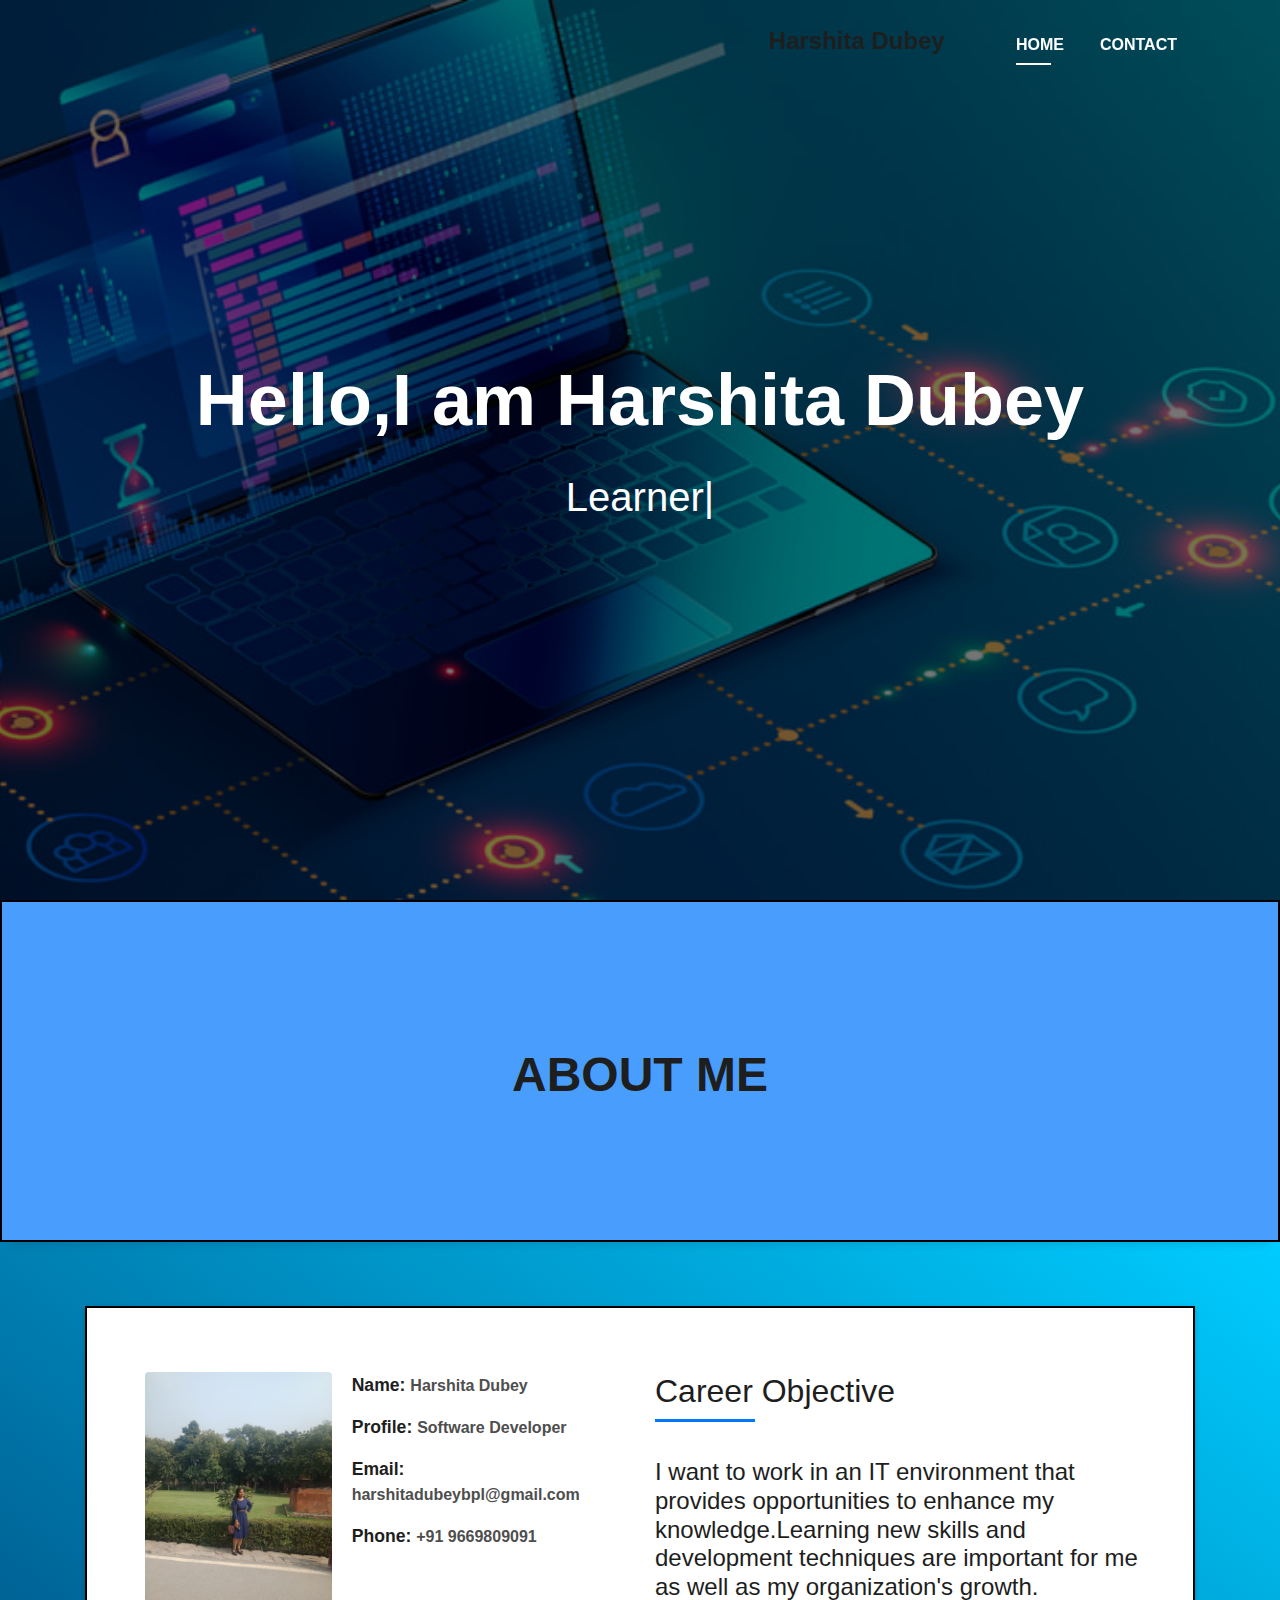
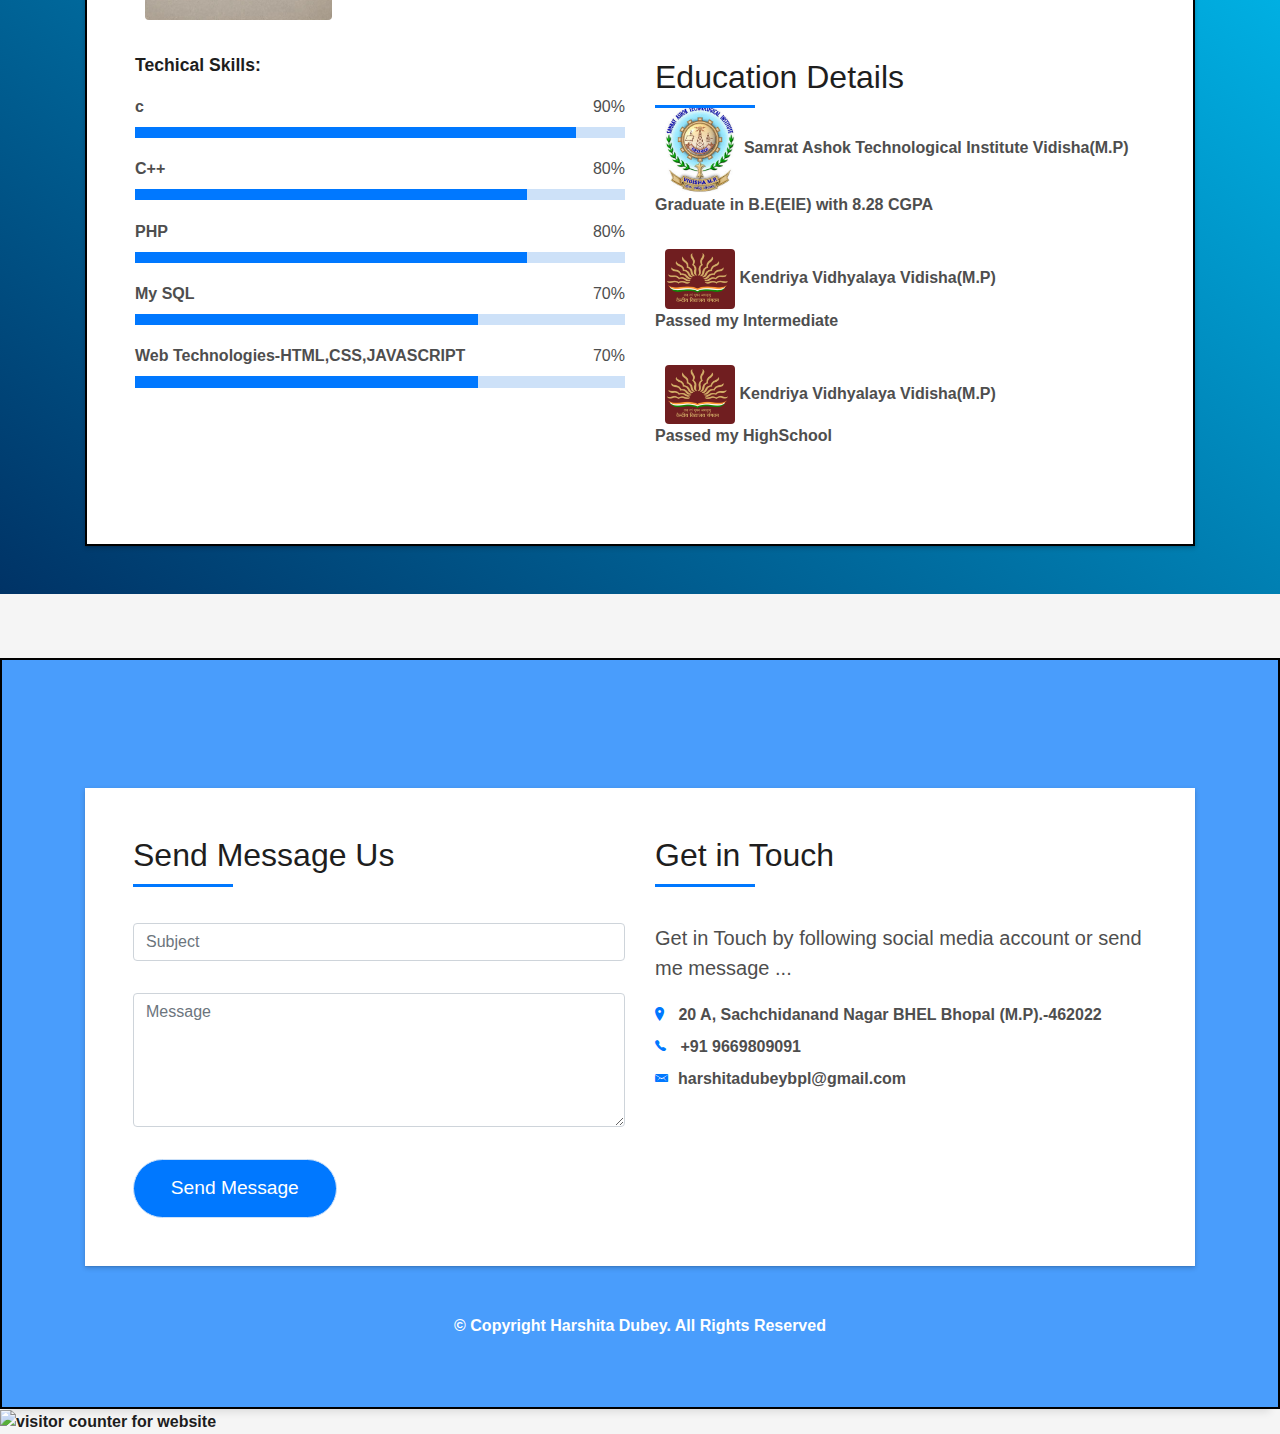
==== index.html @ e4c6eb21 "initial commit" ====
<!DOCTYPE html>
<html lang="en">

<head>
  <meta charset="utf-8">
  <title>Harshita Dubey</title>
  <meta content="width=device-width, initial-scale=1.0" name="viewport">
  <meta content="" name="keywords">
  <meta content="" name="description">

  <!-- Favicons -->


  <!-- Bootstrap CSS File -->
  <link href="lib/bootstrap/css/bootstrap.min.css" rel="stylesheet">

  <!-- Libraries CSS Files -->
  <link href="lib/font-awesome/css/font-awesome.min.css" rel="stylesheet">
  <link href="lib/animate/animate.min.css" rel="stylesheet">
  <link href="lib/ionicons/css/ionicons.min.css" rel="stylesheet">
  <link href="lib/owlcarousel/assets/owl.carousel.min.css" rel="stylesheet">
  <link href="lib/lightbox/css/lightbox.min.css" rel="stylesheet">

  <!-- Main Stylesheet File -->
  <link href="css/style.css" rel="stylesheet">

  <!-- =======================================================
    Theme Name: DevFolio
    Theme URL: https://bootstrapmade.com/devfolio-bootstrap-portfolio-html-template/
    Author: BootstrapMade.com
    License: https://bootstrapmade.com/license/
  ======================================================= -->
</head>

<body id="page-top">

  <!--/ Nav Star /-->
  <nav class="navbar navbar-b navbar-trans navbar-expand-md fixed-top" id="mainNav">
    <div class="container">
      <a class="navbar-brand js-scroll" href="#page-top"></a>
      <button class="navbar-toggler collapsed" type="button" data-toggle="collapse" data-target="#navbarDefault"
        aria-controls="navbarDefault" aria-expanded="false" aria-label="Toggle navigation">
        <span></span>
        <span></span>
        <span></span>
      </button>
      <div class="navbar-collapse collapse justify-content-end" id="navbarDefault">
        <h4><b> Harshita Dubey&nbsp;&nbsp;&nbsp;&nbsp;&nbsp;&nbsp;&nbsp;&nbsp;</b></h4>
        <ul class="navbar-nav">
          <li class="nav-item">
            <a class="nav-link js-scroll active" href="#home">Home</a>
          </li>
          <!-- <li class="nav-item">
            <a class="nav-link js-scroll" href="#about">About</a>
          </li>
          <li class="nav-item">
            <a class="nav-link js-scroll" href="#service">Projects</a>
          </li>
          <li class="nav-item">
            <a class="nav-link js-scroll" href="#work">Certificates</a>
          </li>
          <li class="nav-item">
            <a class="nav-link js-scroll" href="#blog">Extra Activity</a>
          </li> -->
          <li class="nav-item">
            <a class="nav-link js-scroll" href="#contact">Contact</a>
          </li>
          <!-- <li class="nav-item">
            <a class="nav-link js-scroll" href="img/Resume-VaibhavGupta.pdf">Download CV</a>
          </li> -->
        </ul>
      </div>
    </div>
  </nav>
  <!--/ Nav End /-->

  <!--/ Intro Skew Star /-->
  <div id="home" class="intro route bg-image" style="background-image: url(img/sb-blog-programming.jpg)">
    <div class="overlay-itro"></div>
    <div class="intro-content display-table">
      <div class="table-cell">
        <div class="container">
          <!--<p class="display-6 color-d">Hello, world!</p>-->
          <h1 class="intro-title mb-4">Hello,I am Harshita Dubey</h1>
          <p class="intro-subtitle"><span class="text-slider-items">Learner,Looking for good
              opporunity,Hard_Working</span><strong class="text-slider"></strong></p>
          <!-- <p class="pt-3"><a class="btn btn-primary btn js-scroll px-4" href="#about" role="button">Learn More</a></p> -->
        </div>
      </div>
    </div>
  </div>
  <!--/ Intro Skew End /-->
  <div class="section-counter paralax-mf bg-image"
    style="background-image: url(img/counters-bg.jpg);border: 2px solid black;">
    <div class="overlay-mf"></div>
    <div class="container">
      <div class="row">
        <div class="col-md-12" style="color:white">
          <div class="testimonial-box">
            <div class="author-test">
              <h3 class="title-a">
                About me
              </h3>

            </div>
          </div>
        </div>
      </div>
    </div>
  </div>

  <section id="about" class="about-mf sect-pt4 route"
    style="background: linear-gradient(to top right, #003366 0%, #00ccff 100%)">
    <div class="container">
      <div class="row">
        <div class="col-sm-12">
          <div class="box-shadow-full" style=" border: 2px solid black;">
            <div class="row">
              <div class="col-md-6">
                <div class="row">
                  <div class="col-sm-6 col-md-5">
                    <div class="about-img">
                      <img src="img/my1.jpg" class="img-fluid rounded b-shadow-a" alt="">
                    </div>
                  </div>
                  <div class="col-sm-6 col-md-7">
                    <div class="about-info">
                      <p><span class="title-s">Name: </span> <span><b>Harshita Dubey</b></span></p>
                      <p><span class="title-s">Profile: </span> <span><b>Software Developer</b></span></p>
                      <p><span class="title-s">Email: </span> <span><b>harshitadubeybpl@gmail.com</b></span></p>
                      <p><span class="title-s">Phone: </span> <span><b>+91 9669809091</b></span></p>
                    </div>
                  </div>
                </div>
                <div class="skill-mf">
                  <p class="title-s">Techical Skills:</p>
                  <span><b>c</b></span> <span class="pull-right">90%</span>
                  <div class="progress">
                    <div class="progress-bar" role="progressbar" style="width: 90%;" aria-valuenow="85"
                      aria-valuemin="0" aria-valuemax="100"></div>
                  </div>
                  <span><b>C++</b></span> <span class="pull-right">80%</span>
                  <div class="progress">
                    <div class="progress-bar" role="progressbar" style="width: 80%" aria-valuenow="75" aria-valuemin="0"
                      aria-valuemax="100"></div>
                  </div>
                  <span><b>PHP</b></span> <span class="pull-right">80%</span>
                  <div class="progress">
                    <div class="progress-bar" role="progressbar" style="width: 80%" aria-valuenow="50" aria-valuemin="0"
                      aria-valuemax="100"></div>
                  </div>
                  <span><b>My SQL</b></span> <span class="pull-right">70%</span>
                  <div class="progress">
                    <div class="progress-bar" role="progressbar" style="width: 70%" aria-valuenow="50" aria-valuemin="0"
                      aria-valuemax="100"></div>
                  </div>
                  <span><b>Web Technologies-HTML,CSS,JAVASCRIPT</b></span> <span class="pull-right">70%</span>
                  <div class="progress">
                    <div class="progress-bar" role="progressbar" style="width: 70%" aria-valuenow="90" aria-valuemin="0"
                      aria-valuemax="100"></div>
                  </div>
                </div>
              </div>
              <div class="col-md-6">
                <div class="about-me pt-4 pt-md-0">
                  <div class="title-box-2">
                    <h4 class="title-left">
                      Career Objective
                    </h4>
                  </div>
                  <p>
                  <h4>
                    I want to work in an IT environment that provides opportunities to enhance my knowledge.Learning new
                    skills and development techniques are important for me as well as my organization's growth.</h4>
                  <br><br>
                  <h4 class="title-left">Education Details</h4>
                  <div class="about-img">
                    <img src="img/SATI_Vidisha.jpg" width="70" height="200" class="img-fluid rounded b-shadow-a"
                      alt=""><b>&nbsp; Samrat Ashok Technological Institute Vidisha(M.P)</br>Graduate in B.E(EIE) with
                      8.28 CGPA<b>
                  </div>
                  <div class="about-img">
                    <img src="img/kvs-logo.png" width="70" height="200" class="img-fluid rounded b-shadow-a"
                      alt=""><b>&nbsp;Kendriya Vidhyalaya Vidisha(M.P)</br>Passed my Intermediate <b>
                  </div>

                  <div class="about-img">
                    <img src="img/kvs-logo.png" width="70" height="200" class="img-fluid rounded b-shadow-a"
                      alt=""><b>&nbsp;Kendriya Vidhyalaya Vidisha(M.P)</br>Passed my HighSchool<b>
                  </div>
                  </p>
                </div>
              </div>
            </div>
          </div>
        </div>
      </div>
    </div>
  </section>


  <!-- <div class="section-counter paralax-mf bg-image"
    style="background-image: url(img/counters-bg.jpg);border: 2px solid black;">
    <div class="overlay-mf"></div>
    <div class="container">
      <div class="row">
        <div class="col-md-12" style="color:white">
          <div class="testimonial-box">
            <div class="author-test">
              <h3 class="title-a">
                Projects
              </h3>

            </div>
          </div>
        </div>
      </div>
    </div>
  </div> -->

  <!--/ Section Services Star /-->
  <!-- <section id="service" class="services-mf route"
    style="background: linear-gradient(to top right, #003366 0%, #00ccff 100%)">
    <div class="container" style="background-color: lightgray; border: 2px solid black;">
      <div class="row">
        <div class="col-md-4">
          <div class="title-box text-center"></div>
        </div>
      </div>
      <div class="row">
        <div class="col-md-4">
          <div class="work-box" style="background-color:lightyellow;">
            <div class="work-img">

              <video width="400" poster="img/pp5.jpg" controls controlsList="nodownload">
                <source src="img/service.mp4" type="video/mp4">

              </video>

            </div>
            <div class="service-content">
              <h4 class="s-title"><b>Service Project</b></h4>
              <h5 style="color:Black"><b>Description:</b></h5>
              <h6 style="color:black">This is WEB Application or Tool it can perform various Type of service .Like
                watermark ,converting file and many operation with db.</h6>
              <h5 style="color:Black"><b>Technology used:</b></h5>
              <h6 style="color:black">JAVA,Python,Bootstrap,HTML,JavaScript</h6>
              <h5 style="color:Black"><b>Source Code: </b></h5><a href="img/School Administrator System.zip">
                <h6 style="color:Blue">Download ZIP</h6>
              </a>


            </div>
          </div>
        </div>



        <div class="col-md-4">
          <div class="work-box" style="background-color:lightpink;">
            <div class="work-img">

              <video width="400" poster="img/pp2.jpg" controls controlsList="nodownload">
                <source src="img/Database Design Tool.m4v" type="video/mp4">

              </video>

            </div>
            <div class="service-content">
              <h4 class="s-title"><b>DataBase Design Tool</b></h4>
              <h5 style="color:Black"><b>Description:</b></h5>
              <h6 style="color:black">This is WEB Application or basically or Tool it used to generate SQL Script using
                Drag drop approach</h6>
              <h5 style="color:Black"><b>Technology used:</b></h5>
              <h6 style="color:black">Mysql,Hibernate Framework,JAVA,Bootstrap</h6>
              <h5 style="color:Black"><b>Source Code: </b></h5><a href="img/School Administrator System.zip">
                <h6 style="color:Blue">Download ZIP</h6>
              </a>


            </div>
          </div>
        </div>
        <div class="col-md-4">
          <div class="work-box" style="background-color:lightgreen">
            <div class="work-img">
              <video width="400" poster="img/pp1.png" controls controlsList="nodownload">

                <source src="img/Vehicle Tracking System.m4v" type="video/mp4">

              </video>

            </div>
            <div class="service-content">
              <h4 class="s-title"><b>Vehicle Tracking System</b></h4>
              <h5 style="color:Black"><b>Description:</b></h5>
              <h6 style="color:black">This project is combination WEB and Android application .And it used to track
                vehicle.</h6>
              <h5 style="color:Black"><b>Technology used:</b></h5>
              <h6 style="color:black">Mysql,Hibernate Framework,JAVA,Bootstrap,Android Studio</h6>
              <h5 style="color:Black"><b>Source Code: </b></h5><a href="img/School Administrator System.zip">
                <h6 style="color:Blue">Download ZIP</h6>
              </a>

            </div>
          </div>
        </div>

        <div class="col-md-4">
          <div class="work-box" style="background-color:lightyellow">
            <div class="work-img">
              <video width="400" poster="img/pp3.jpg" controls controlsList="nodownload">
                <source src="img/Inventory Mangement System.mp4" type="video/mp4">
              </video>

            </div>
            <div class="service-content">
              <h4 class="s-title"><b>Layred Architecture(Inventory)</b></h4>
              <h5 style="color:Black"><b>Description:</b></h5>
              <h6 style="color:black">This is desktop Application we can run it diffrent machine in this use network
                programming.</h6>
              <h5 style="color:Black"><b>Technology used:</b></h5>
              <h6 style="color:black">SQl,JDBC,JAVA,AWT,SWING,Network Programming</h6>
              <h5 style="color:Black"><b>Source Code: </b></h5><a href="img/School Administrator System.zip">
                <h6 style="color:Blue">Download ZIP</h6>
              </a>


            </div>
          </div>
        </div>


        <div class="col-md-4">
          <div class="work-box" style="background-color:lightpink">
            <div class="work-img">
              <video width="400" poster="img/pp4.jpg" controls controlsList="nodownload">
                <source src="img/SchoolAdministratorSystem.m4v" type="video/mp4">
              </video>

            </div>
            <div class="service-content">
              <h4 class="s-title"><b>School Administrator System</b></h4>
              <h5 style="color:Black"><b>Description:</b></h5>
              <h6 style="color:black">This is Web Application.it can we used by any institute to manged data of
                student.It perform CRUD operation.</h6>
              <h5 style="color:Black"><b>Technology used:</b></h5>
              <h6 style="color:black">JDBC,TOMCAT9,JSP,HTML,CSS,CUSTOM TAG</h6>
              <h5 style="color:Black"><b>Source Code: </b></h5><a href="img/School Administrator System.zip">
                <h6 style="color:Blue">Download ZIP</h6>
              </a>

            </div>
          </div>
        </div>

      </div>
    </div>
    <div class="container"></div>
  </section> -->
  <!--/ Section Services End /-->
  <!-- <div class="section-counter paralax-mf bg-image" style="background-image: url(img/counters-bg.jpg);border: 2px solid black;">
    <div class="overlay-mf"></div>
<div class="container">
      <div class="row">
          <div class="col-md-12" style="color:white">
<div class="testimonial-box">
    <div class="author-test">
<h3 class="title-a">
      Thinking Machines CERTIFICATES
            </h3>
               
              </div> 
</div>
</div>
</div>
</div>
  </div> -->
  <!-- <section id="work" class="portfolio-mf sect-pt4 route" style="background: linear-gradient(to top right, #003366 0%, #00ccff 100%)">
<div class="container"></div>
    <div class="container" style="background-color: lightgray; border: 2px solid black;">
      <div class="row">
        <div class="col-md-4">
          <div class="title-box text-center">
        
          </div>
        </div>
      </div>
      <div class="row">
        <div class="col-md-4">
          <div class="work-box"  style="background-color:lightyellow">
            <a href="img/Tm1.jpg" data-lightbox="gallery-mf">
              <div class="work-img">
    <img src="img/Tm1.jpg" alt="" class="img-fluid">


              </div>
              <div class="work-content">
                <div class="row">
                  <div class="col-sm-8">
                    <h2 class="w-title">C,C++,Data Structure ,STL Course </h2>
                    <div class="w-more">
                   <span class="w-date">15 July. 2017</span>
                    </div>
                  </div>
                  <div class="col-sm-4">
                    <div class="w-like">
                      <span class="ion-ios-plus-outline"></span>
                    </div>
                  </div>
                </div>
              </div>
            </a>
          </div>
        </div>
        <div class="col-md-4">
          <div class="work-box"  style="background-color:lightpink">
            <a href="img/Tm2.PNG" data-lightbox="gallery-mf">
              <div class="work-img">
                <img src="img/Tm2.PNG" alt="" class="img-fluid">
              </div>
              <div class="work-content">
                <div class="row">
                  <div class="col-sm-8">
                    <h2 class="w-title">JAVA ,J2EE,Hibernate ,Spring Boot</h2>
                    <div class="w-more">
                       <span class="w-date">19 Dec. 2018</span>
                    </div>
                  </div>
                  <div class="col-sm-4">
                    <div class="w-like">
                      <span class="ion-ios-plus-outline"></span>
                    </div>
                  </div>
                </div>
              </div>
            </a>
          </div>
        </div>
        <div class="col-md-4">
          <div class="work-box"  style="background-color:lightgreen">
            <a href="img/Tm3.PNG" data-lightbox="gallery-mf">
              <div class="work-img">
                <img src="img/Tm3.PNG" alt="" class="img-fluid">
              </div>
              <div class="work-content">
                <div class="row">
                  <div class="col-sm-8">
                    <h2 class="w-title">Python Programming</h2>
                    <div class="w-more">
                       <span class="w-date">15 May. 2019</span>
                    </div>
                  </div>
                  <div class="col-sm-4">
                    <div class="w-like">
                      <span class="ion-ios-plus-outline"></span>
                    </div>
                  </div>
                </div>
              </div>
            </a>
          </div>
        </div>

</div>
</div> -->

  <!-- <div class="section-counter paralax-mf bg-image" style="background-image: url(img/counters-bg.jpg);border: 2px solid black;">
    <div class="overlay-mf"></div>
<div class="container">
      <div class="row">
          <div class="col-md-12" style="color:white">
<div class="testimonial-box">
    <div class="author-test">
<h3 class="title-a">
          ONLINE CERTIFICATES
            </h3>
               
              </div>
</div>
</div>
</div>
</div>
  </div> -->


  <!--/ Section Portfolio Star /-->
  <!-- <section id="work" class="route blog-mf sect-pt4 route"
    style="background: linear-gradient(to top right, #003366 0%, #00ccff 100%)">
    <div class="container"></div>
    <div class="container" style="background-color: lightgray; border: 2px solid black;">
      <div class="row">
        <div class="col-md-4">
          <div class="title-box text-center">

          </div>
        </div>
      </div>
      <div class="row">
        <div class="col-md-4">
          <div class="work-box" style="background-color:lightyellow">
            <a href="img/certificate1.jpg" data-lightbox="gallery-mf">
              <div class="work-img">
                <img src="img/certificate1.jpg" alt="" class="img-fluid">


              </div>
              <div class="work-content">
                <div class="row">
                  <div class="col-sm-8">
                    <h2 class="w-title">Python programming for everybody by Coursera </h2>
                    <div class="w-more">
                      <span class="w-date">01 July 2019</span>
                    </div>
                  </div>
                  <div class="col-sm-4">
                    <div class="w-like">
                      <span class="ion-ios-plus-outline"></span>
                    </div>
                  </div>
                </div>
              </div>
            </a>
          </div>
        </div>
        <div class="col-md-4">
          <div class="work-box" style="background-color:lightpink">
            <a href="img/certificate2.jpg" data-lightbox="gallery-mf">
              <div class="work-img">
                <img src="img/certificate2.jpg" alt="" class="img-fluid">
              </div>
              <div class="work-content">
                <div class="row">
                  <div class="col-sm-8">
                    <h2 class="w-title">Machine Learing by Coursera</h2>
                    <div class="w-more">
                      <span class="w-date">10 oct. 2018</span>
                    </div>
                  </div>
                  <div class="col-sm-4">
                    <div class="w-like">
                      <span class="ion-ios-plus-outline"></span>
                    </div>
                  </div>
                </div>
              </div>
            </a>
          </div>
        </div>
        <div class="col-md-4">
          <div class="work-box" style="background-color:lightgreen">
            <a href="img/certificate3.jpg" data-lightbox="gallery-mf">
              <div class="work-img">
                <img src="img/certificate3.jpg" alt="" class="img-fluid">
              </div>
              <div class="work-content">
                <div class="row">
                  <div class="col-sm-8">
                    <h2 class="w-title">Intro of HTML by Microsoft Virtual Acedmy</h2>
                    <div class="w-more">
                      <span class="w-date">11 Jan. 2019</span>
                    </div>
                  </div>
                  <div class="col-sm-4">
                    <div class="w-like">
                      <span class="ion-ios-plus-outline"></span>
                    </div>
                  </div>
                </div>
              </div>
            </a>
          </div>
        </div>
        <div class="col-md-4">
          <div class="work-box" style="background-color:lightyellow">
            <a href="img/certificate4.jpg" data-lightbox="gallery-mf">
              <div class="work-img">
                <img src="img/certificate4.jpg" alt="" class="img-fluid">
              </div>
              <div class="work-content">
                <div class="row">
                  <div class="col-sm-8">
                    <h2 class="w-title">Introduction of python by udemy</h2>
                    <div class="w-more">
                      <span class="w-date">11 oct. 2018</span>
                    </div>
                  </div>
                  <div class="col-sm-4">
                    <div class="w-like">
                      <span class="ion-ios-plus-outline"></span>
                    </div>
                  </div>
                </div>
              </div>
            </a>
          </div>
        </div>
        <div class="col-md-4">
          <div class="work-box" style="background-color:lightpink">
            <a href="img/certificate5.jpg" data-lightbox="gallery-mf">
              <div class="work-img">
                <img src="img/certificate5.jpg" alt="" class="img-fluid">
              </div>
              <div class="work-content">
                <div class="row">
                  <div class="col-sm-8">
                    <h2 class="w-title">C++ Tourial Course by Solo Learn</h2>
                    <div class="w-more">
                      <span class="w-date">In 2019</span>
                    </div>
                  </div>
                  <div class="col-sm-4">
                    <div class="w-like">
                      <span class="ion-ios-plus-outline"></span>
                    </div>
                  </div>
                </div>
              </div>
            </a>
          </div>
        </div>
        <div class="col-md-4">
          <div class="work-box" style="background-color:lightgreen">
            <a href="img/certificate6.jpg" data-lightbox="gallery-mf">
              <div class="work-img">
                <img src="img/certificate6.jpg" alt="" class="img-fluid">
              </div>
              <div class="work-content">
                <div class="row">
                  <div class="col-sm-8">
                    <h2 class="w-title">HTML Fundamental Course by Solo Learn</h2>
                    <div class="w-more">
                      <span class="w-date"> In 2019</span>
                    </div>
                  </div>
                  <div class="col-sm-4">
                    <div class="w-like">
                      <span class="ion-ios-plus-outline"></span>
                    </div>
                  </div>
                </div>
              </div>
            </a>
          </div>
        </div>







      </div>
    </div>



  </section> -->

  <!--/ Section Portfolio End /-->


  <!-- <div class="section-counter paralax-mf bg-image"
    style="background-image: url(img/counters-bg.jpg);border: 2px solid black;">
    <div class="overlay-mf"></div>
    <div class="container">
      <div class="row">
        <div class="col-md-12" style="color:white">
          <div class="testimonial-box">
            <div class="author-test">
              <h3 class="title-a">
                Extra Activity
              </h3>

            </div>

          </div>
        </div>
      </div>
    </div>
  </div> -->
  <!--/ Section Testimonials Star /-->

  <!--/ Section Blog Star /-->
  <!-- <section id="blog" class="blog-mf sect-pt4 route" style="background: linear-gradient(to top right, #003366 0%, #00ccff 100%)">
    <div class="container" style="background-color: lightgray; border: 2px solid black;">
      <div class="row">
        <div class="col-sm-12">
          <div class="title-box text-center">
           
          </div>
        </div>
      </div>
      <div class="row">


<div class="col-md-4">
          <div class="work-box" style="background-color:lightyellow">
            <a href="img/ex1.PNG" data-lightbox="gallery-mf">
              <div class="work-img">
                <img src="img/ex1.PNG" alt="" class="img-fluid">
              </div>
              <div class="work-content">
                <div class="row">
                  <div class="col-sm-8">
                    <h2 class="w-title">Scholarly Award By CM</h2>
                    <div class="w-more">
                       <span class="w-date">18 Sep. 2016</span>
                    </div>
                  </div>
                  <div class="col-sm-4">
                    <div class="w-like">
                      <span class="ion-ios-plus-outline"></span>
                    </div>
                  </div>
                </div>
              </div>
            </a>
          </div>
        </div>

<div class="col-md-4">
          <div class="work-box" style="background-color:lightpink">
            <a href="img/ex2.PNG" data-lightbox="gallery-mf">
              <div class="work-img">
                <img src="img/ex2.PNG" alt="" class="img-fluid">
              </div>
              <div class="work-content">
                <div class="row">
                  <div class="col-sm-8">
                    <h2 class="w-title">Swimming Summer Camp </h2>
                    <div class="w-more">
                      <span class="w-date">31 may 2012</span>
                    </div>
                  </div>
                  <div class="col-sm-4">
                    <div class="w-like">
                      <span class="ion-ios-plus-outline"></span>
                    </div>
                  </div>
                </div>
              </div>
            </a>
          </div>
        </div>
	

<div class="col-md-4">
          <div class="work-box" style="background-color:lightgreen">
            <a href="img/ex3.PNG" data-lightbox="gallery-mf">
              <div class="work-img">
                <img src="img/ex3.PNG" alt="" class="img-fluid">
              </div>
              <div class="work-content">
                <div class="row">
                  <div class="col-sm-8">
                    <h2 class="w-title">Entrepreneurship Awareness Camp (EAC) </h2>
                    <div class="w-more">
                     <span class="w-date">13 oct 2018</span>
                    </div>
                  </div>
                  <div class="col-sm-4">
                    <div class="w-like">
                      <span class="ion-ios-plus-outline"></span>
                    </div>
                  </div>
                </div>
              </div>
            </a>
          </div>
        </div>
	





       </div>
    </div>
  </section> -->
  <!--/ Section Blog End /-->

  <!--/ Section Contact-Footer Star /-->
  <section class="paralax-mf footer-paralax bg-image sect-mt4 route"
    style="background-image: url(img/overlay-bg.jpg);;border: 2px solid black;">
    <div class="overlay-mf"></div>
    <div class="container">
      <div class="row">
        <div class="col-sm-12">
          <div class="contact-mf">
            <div id="contact" class="box-shadow-full">
              <div class="row">
                <div class="col-md-6">
                  <div class="title-box-2">
                    <h5 class="title-left">
                      Send Message Us
                    </h5>
                  </div>
                  <div>
                    <form action="mailto:harshitadubeybpl@gmail.com" method="post" enctype="text/plain">
                      <div id="sendmessage">Your message has been sent. Thank you!</div>
                      <div id="errormessage"></div>
                      <div class="row">


                        <div class="col-md-12 mb-3">
                          <div class="form-group">
                            <input type="text" class="form-control" name="subject" id="subject" placeholder="Subject"
                              data-rule="minlen:4" data-msg="Please enter at least 8 chars of subject" />
                            <div class="validation"></div>
                          </div>
                        </div>
                        <div class="col-md-12 mb-3">
                          <div class="form-group">
                            <textarea class="form-control" name="message" rows="5" data-rule="required"
                              data-msg="Please write something for us" placeholder="Message"></textarea>
                            <div class="validation"></div>
                          </div>
                        </div>
                        <div class="col-md-12">
                          <button type="submit" class="button button-a button-big button-rouded">Send Message</button>
                        </div>
                      </div>
                    </form>
                  </div>
                </div>
                <div class="col-md-6">
                  <div class="title-box-2 pt-4 pt-md-0">
                    <h5 class="title-left">
                      Get in Touch
                    </h5>
                  </div>
                  <div class="more-info">
                    <p class="lead">
                      Get in Touch by following social media account or send me message ...
                    </p>
                    <ul class="list-ico">
                      <li><span class="ion-ios-location"></span> 20 A, Sachchidanand Nagar BHEL Bhopal (M.P).-462022
                      </li>
                      <li><span class="ion-ios-telephone"></span> +91 9669809091</li>
                      <li><span class="ion-email"></span>harshitadubeybpl@gmail.com</li>
                    </ul>
                  </div>
                  <!--  <div class="socials">
                    <ul>
                      <li><a href="https://www.facebook.com/profile.php?id=100012389538065"><span class="ico-circle"><i class="ion-social-facebook"></i></span></a></li>
                      <li><a href="https://www.instagram.com/__vaibhav.gupta/"><span class="ico-circle"><i class="ion-social-instagram"></i></span></a></li>
                      <li><a href="https://twitter.com/vaibhav46685924"><span class="ico-circle"><i class="ion-social-twitter"></i></span></a></li>
                      <li><a href="https://www.linkedin.com/in/vaibhav-gupta-712605188/"><span class="ico-circle"><i class="ion-social-linkedin-outline"></i></span></a></li>
                    </ul>
                  </div> -->
                </div>
              </div>
            </div>
          </div>
        </div>
      </div>
    </div>
    <footer>
      <div class="container">
        <div class="row">
          <div class="col-sm-12">
            <div class="copyright-box">
              <p class="copyright">&copy; Copyright <strong>Harshita Dubey</strong>. All Rights Reserved</p>
              <div class="credits">
                <!--
                  All the links in the footer should remain intact.
                  You can delete the links only if you purchased the pro version.
                  Licensing information: https://bootstrapmade.com/license/
                  Purchase the pro version with working PHP/AJAX contact form: https://bootstrapmade.com/buy/?theme=DevFolio
                -->

              </div>
            </div>
          </div>
        </div>
      </div>
    </footer>
  </section>
  <!--/ Section Contact-footer End /-->

  <a href="#" class="back-to-top"><i class="fa fa-chevron-up"></i></a>
  <div id="preloader"></div>

  <!-- JavaScript Libraries -->
  <script src="lib/jquery/jquery.min.js"></script>
  <script src="lib/jquery/jquery-migrate.min.js"></script>
  <script src="lib/popper/popper.min.js"></script>
  <script src="lib/bootstrap/js/bootstrap.min.js"></script>
  <script src="lib/easing/easing.min.js"></script>
  <script src="lib/counterup/jquery.waypoints.min.js"></script>
  <script src="lib/counterup/jquery.counterup.js"></script>
  <script src="lib/owlcarousel/owl.carousel.min.js"></script>
  <script src="lib/lightbox/js/lightbox.min.js"></script>
  <script src="lib/typed/typed.min.js"></script>
  <!-- Contact Form JavaScript File -->
  <script src="contactform/contactform.js"></script>

  <!-- Template Main Javascript File -->
  <script src="js/main.js"></script>
  <a href="https://www.freecounterstat.com" title="visitor counter for website"><img
      src="https://counter3.stat.ovh/private/freecounterstat.php?c=nnj4qr1ra55g8n5ngp9zc3x6s5tde7rd" border="0"
      title="visitor counter for website" alt="visitor counter for website"></a>

</body>

</html>
---- css/style.css ----
/*
  Theme Name: DevFolio
  Theme URL: https://bootstrapmade.com/devfolio-bootstrap-portfolio-html-template/
  Author: BootstrapMade.com
  License: https://bootstrapmade.com/license/
*/

/*======================================
//--//-->   STYLES GENERALES
======================================*/

body {
  background-color: #f5f5f5;
  color: #4e4e4e;
}

h1,
h2,
h3,
h4,
h5,
h6 {
  color: #1e1e1e;
}

a {
  color: #1e1e1e;
  transition: all 0.5s ease-in-out;
}

a:hover {
  color: #0078ff;
  text-decoration: none;
  transition: all 0.5s ease-in-out;
}

.p-r {
  position: relative;
}

.color-a {
  color: #0078ff;
}

.color-d {
  color: #f5f5f5;
}

.color-text-a {
  color: #4e4e4e;
}

.box-shadow,
.paralax-mf,
.service-box,
.work-box,
.card-blog {
  box-shadow: 0 13px 8px -10px rgba(0, 0, 0, 0.1);
}

.box-shadow-a,
.button:hover {
  box-shadow: 0 0 0 4px #cde1f8;
}

.display-5 {
  font-size: 2.5rem;
  font-weight: 300;
  line-height: 1.1;
}

.display-6 {
  font-size: 2rem;
  font-weight: 300;
  line-height: 1.1;
}

.avatar {
  width: 32px;
  height: 32px;
  margin-right: 4px;
  overflow: hidden;
}

.bg-image {
  background-repeat: no-repeat;
  background-attachment: fixed;
  background-size: cover;
  background-position: center center;
}

.overlay-mf {
  background-color: #0078ff;
}

.overlay-mf {
  position: absolute;
  top: 0;
  left: 0px;
  padding: 0;
  height: 100%;
  width: 100%;
  opacity: .7;
}

.paralax-mf {
  position: relative;
  padding: 8rem 0;
}

.display-table {
  width: 100%;
  height: 100%;
  display: table;
}

.table-cell {
  display: table-cell;
  vertical-align: middle;
}

/*--/ Sections /--*/

.sect-4 {
  padding: 4rem 0;
}

.sect-pt4 {
  padding-top: 4rem;
}

.sect-mt4 {
  margin-top: 4rem;
}

/*--/ Title s /--*/

.title-s {
  font-weight: 600;
  color: #1e1e1e;
  font-size: 1.1rem;
}

/*--/ Title A /--*/

.title-box {
  margin-bottom: 4rem;
}

.title-a {
  font-size: 3rem;
  font-weight: bold;
  text-transform: uppercase;
}

.subtitle-a {
  color: #4e4e4e;
}

.line-mf {
  width: 40px;
  height: 5px;
  background-color: #0078ff;
  margin: 0 auto;
}

/*--/ Title Left /--*/

.title-box-2 {
  margin-bottom: 3rem;
}

.title-left {
  font-size: 2rem;
  position: relative;
}

.title-left:before {
  content: '';
  position: absolute;
  height: 3px;
  background-color: #0078ff;
  width: 100px;
  bottom: -12px;
}

/*------/ Box /------*/

.box-pl2 {
  padding-left: 2rem;
}

.box-shadow-full {
  padding: 3rem 1.25rem;
  position: relative;
  background-color: #fff;
  margin-bottom: 3rem;
  z-index: 2;
  box-shadow: 0 1px 1px 0 rgba(0, 0, 0, 0.06), 0 2px 5px 0 rgba(0, 0, 0, 0.2);
}

/*------/ Socials /------*/

.socials {
  padding: 1.5rem 0;
}

.socials ul li {
  display: inline-block;
}

.socials .ico-circle {
  height: 40px;
  width: 40px;
  font-size: 1.7rem;
  border-radius: 50%;
  line-height: 1.4;
  margin: 0 15px 0 0;
  box-shadow: 0 0 0 3px #0078ff;
  transition: all 500ms ease;
}

.socials .ico-circle:hover {
  background-color: #0078ff;
  color: #fff;
  box-shadow: 0 0 0 3px #cde1f8;
  transition: all 500ms ease;
}

/*------/ Ul resect /------*/

.ul-resect,
.socials ul,
.list-ico,
.blog-wrapper .post-meta ul,
.box-comments .list-comments,
.widget-sidebar .list-sidebar,
.widget-tags ul {
  list-style: none;
  padding-left: 0;
  margin-bottom: 0;
}

.list-ico {
  line-height: 2;
}

.list-ico span {
  color: #0078ff;
  margin-right: 10px;
}

/*------/ Ico Circle /------*/

.ico-circle {
  height: 100px;
  width: 100px;
  font-size: 2rem;
  border-radius: 50%;
  line-height: 1.55;
  margin: 0 auto;
  text-align: center;
  box-shadow: 0 0 0 10px #0078ff;
  display: block;
}

/*------/ Owl Carousel /------*/

.owl-theme .owl-dots {
  text-align: center;
  margin-top: 18px;
}

.owl-theme .owl-dots .owl-dot {
  display: inline-block;
}

.owl-theme .owl-dots .owl-dot span {
  width: 18px;
  height: 7px;
  margin: 5px 5px;
  background: #cde1f8;
  border: 0px solid #cde1f8;
  display: block;
  transition: all 0.6s ease-in-out;
  cursor: pointer;
}

.owl-theme .owl-dots .owl-dot:hover span {
  background-color: #cde1f8;
}

.owl-theme .owl-dots .owl-dot.active span {
  background-color: #1B1B1B;
  width: 25px;
}

/*--/ Scrolltop s /--*/

.scrolltop-mf {
  position: relative;
  display: none;
}

.scrolltop-mf span {
  z-index: 999;
  position: fixed;
  width: 42px;
  height: 42px;
  background-color: #0078ff;
  opacity: .7;
  font-size: 1.6rem;
  line-height: 1.5;
  text-align: center;
  color: #fff;
  top: auto;
  left: auto;
  right: 30px;
  bottom: 50px;
  cursor: pointer;
  border-radius: 50%;
}

/* Back to top button */

.back-to-top {
  position: fixed;
  display: none;
  background: #0078ff;
  color: #fff;
  width: 44px;
  height: 44px;
  text-align: center;
  line-height: 1;
  font-size: 16px;
  border-radius: 50%;
  right: 15px;
  bottom: 15px;
  transition: background 0.5s;
  z-index: 11;
}

.back-to-top i {
  padding-top: 12px;
  color: #fff;
}

/* Prelaoder */

#preloader {
  position: fixed;
  top: 0;
  left: 0;
  right: 0;
  bottom: 0;
  z-index: 9999;
  overflow: hidden;
  background: #fff;
}

#preloader:before {
  content: "";
  position: fixed;
  top: calc(50% - 30px);
  left: calc(50% - 30px);
  border: 6px solid #f2f2f2;
  border-top: 6px solid #0078ff;
  border-radius: 50%;
  width: 60px;
  height: 60px;
  -webkit-animation: animate-preloader 1s linear infinite;
  animation: animate-preloader 1s linear infinite;
}

@-webkit-keyframes animate-preloader {
  0% {
    -webkit-transform: rotate(0deg);
    transform: rotate(0deg);
  }

  100% {
    -webkit-transform: rotate(360deg);
    transform: rotate(360deg);
  }
}

@keyframes animate-preloader {
  0% {
    -webkit-transform: rotate(0deg);
    transform: rotate(0deg);
  }

  100% {
    -webkit-transform: rotate(360deg);
    transform: rotate(360deg);
  }
}

/*======================================
//--//-->   NAVBAR
======================================*/

.navbar-b {
  transition: all .5s ease-in-out;
  background-color: transparent;
  padding-top: 1.563rem;
  padding-bottom: 1.563rem;
}

.navbar-b.navbar-reduce {
  box-shadow: 0px 6px 9px 0px rgba(0, 0, 0, 0.06);
}

.navbar-b.navbar-trans .nav-item,
.navbar-b.navbar-reduce .nav-item {
  position: relative;
  padding-right: 10px;
  padding-left: 0;
}

.navbar-b.navbar-trans .nav-link,
.navbar-b.navbar-reduce .nav-link {
  color: #fff;
  text-transform: uppercase;
  font-weight: 600;
}

.navbar-b.navbar-trans .nav-link:before,
.navbar-b.navbar-reduce .nav-link:before {
  content: '';
  position: absolute;
  margin-left: 0px;
  width: 0%;
  bottom: 0;
  left: 0;
  height: 2px;
  transition: all 500ms ease;
}

.navbar-b.navbar-trans .nav-link:hover,
.navbar-b.navbar-reduce .nav-link:hover {
  color: #1B1B1B;
}

.navbar-b.navbar-trans .nav-link:hover:before,
.navbar-b.navbar-reduce .nav-link:hover:before {
  width: 35px;
}

.navbar-b.navbar-trans .show > .nav-link:before,
.navbar-b.navbar-trans .active > .nav-link:before,
.navbar-b.navbar-trans .nav-link.show:before,
.navbar-b.navbar-trans .nav-link.active:before,
.navbar-b.navbar-reduce .show > .nav-link:before,
.navbar-b.navbar-reduce .active > .nav-link:before,
.navbar-b.navbar-reduce .nav-link.show:before,
.navbar-b.navbar-reduce .nav-link.active:before {
  width: 35px;
}

.navbar-b.navbar-trans .nav-link:before {
  background-color: #fff;
}

.navbar-b.navbar-trans .nav-link:hover {
  color: #fff;
}

.navbar-b.navbar-trans .show > .nav-link,
.navbar-b.navbar-trans .active > .nav-link,
.navbar-b.navbar-trans .nav-link.show,
.navbar-b.navbar-trans .nav-link.active {
  color: #fff;
}

.navbar-b.navbar-reduce {
  transition: all .5s ease-in-out;
  background-color: #fff;
  padding-top: 15px;
  padding-bottom: 15px;
}

.navbar-b.navbar-reduce .nav-link {
  color: #0078ff;
}

.navbar-b.navbar-reduce .nav-link:before {
  background-color: #0078ff;
}

.navbar-b.navbar-reduce .nav-link:hover {
  color: #0078ff;
}

.navbar-b.navbar-reduce .show > .nav-link,
.navbar-b.navbar-reduce .active > .nav-link,
.navbar-b.navbar-reduce .nav-link.show,
.navbar-b.navbar-reduce .nav-link.active {
  color: #0078ff;
}

.navbar-b.navbar-reduce .navbar-brand {
  color: #0078ff;
}

.navbar-b.navbar-reduce .navbar-toggler span {
  background-color: #1B1B1B;
}

.navbar-b .navbar-brand {
  color: #fff;
  font-size: 1.6rem;
  font-weight: 600;
}

.navbar-b .navbar-nav .dropdown-item.show .dropdown-menu,
.navbar-b .dropdown.show .dropdown-menu,
.navbar-b .dropdown-btn.show .dropdown-menu {
  -webkit-transform: translate3d(0px, 0px, 0px);
  transform: translate3d(0px, 0px, 0px);
  visibility: visible !important;
}

.navbar-b .dropdown-menu {
  margin: 1.12rem 0 0;
  border-radius: 0;
}

.navbar-b .dropdown-menu .dropdown-item {
  padding: .7rem 1.7rem;
  transition: all 500ms ease;
}

.navbar-b .dropdown-menu .dropdown-item:hover {
  background-color: #0078ff;
  color: #fff;
  transition: all 500ms ease;
}

.navbar-b .dropdown-menu .dropdown-item.active {
  background-color: #0078ff;
}

/*--/ Hamburger Navbar /--*/

.navbar-toggler {
  position: relative;
}

.navbar-toggler:focus,
.navbar-toggler:active {
  outline: 0;
}

.navbar-toggler span {
  display: block;
  background-color: #fff;
  height: 3px;
  width: 25px;
  margin-top: 4px;
  margin-bottom: 4px;
  -webkit-transform: rotate(0deg);
  transform: rotate(0deg);
  left: 0;
  opacity: 1;
}

.navbar-toggler span:nth-child(1),
.navbar-toggler span:nth-child(3) {
  transition: -webkit-transform .35s ease-in-out;
  transition: transform .35s ease-in-out;
  transition: transform .35s ease-in-out, -webkit-transform .35s ease-in-out;
}

.navbar-toggler:not(.collapsed) span:nth-child(1) {
  position: absolute;
  left: 12px;
  top: 10px;
  -webkit-transform: rotate(135deg);
  transform: rotate(135deg);
  opacity: 0.9;
}

.navbar-toggler:not(.collapsed) span:nth-child(2) {
  height: 12px;
  visibility: hidden;
  background-color: transparent;
}

.navbar-toggler:not(.collapsed) span:nth-child(3) {
  position: absolute;
  left: 12px;
  top: 10px;
  -webkit-transform: rotate(-135deg);
  transform: rotate(-135deg);
  opacity: 0.9;
}

/*======================================
//--//-->   INTRO
======================================*/

.intro {
  height: 100vh;
  position: relative;
  color: #fff;
}

.intro .intro-content {
  text-align: center;
  position: absolute;
}

.intro .overlay-itro {
  background-color: rgba(0, 0, 0, 0.6);
  position: absolute;
  top: 0;
  left: 0px;
  padding: 0;
  height: 100%;
  width: 100%;
  opacity: .9;
}

.intro .intro-title {
  color: #fff;
  font-weight: 600;
  font-size: 3rem;
}

.intro .intro-subtitle {
  font-size: 1.5rem;
  font-weight: 300;
}

.intro .text-slider-items {
  display: none;
}

.intro-single {
  height: 350px;
}

.intro-single .intro-content {
  margin-top: 30px;
}

.intro-single .intro-title {
  text-transform: uppercase;
  font-size: 3rem;
}

.intro-single .breadcrumb {
  background-color: transparent;
  color: #0078ff;
}

.intro-single .breadcrumb .breadcrumb-item:before {
  color: #cde1f8;
}

.intro-single .breadcrumb .breadcrumb-item.active {
  color: #cde1f8;
}

.intro-single .breadcrumb a {
  color: #fff;
}

/*======================================
//--//-->   ABOUT
======================================*/

.about-mf .box-shadow-full {
  padding-top: 4rem;
  padding-bottom: 4rem;
}

.about-mf .about-img {
  margin-bottom: 2rem;
}

.about-mf .about-img img {
  margin-left: 10px;
}

.skill-mf span {
  color: #4e4e4e;
}

.skill-mf .progress {
  background-color: #cde1f8;
  margin: .5rem 0 1.2rem 0;
  border-radius: 0;
  height: .7rem;
}

.skill-mf .progress .progress-bar {
  height: .7rem;
  background-color: #0078ff;
}

/*======================================
//--//-->   SERVICES
======================================*/

.service-box {
  background-color: #fff;
  padding: 2.5rem 1.3rem;
  border-radius: 1rem;
  margin-bottom: 3rem;
}

.service-box:hover .ico-circle {
  transition: all 500ms ease;
  color: #fff;
  background-color: #0078ff;
  box-shadow: 0 0 0 10px #cde1f8;
}

.service-box .service-ico {
  margin-bottom: 1rem;
  color: #1e1e1e;
}

.service-box .ico-circle {
  transition: all 500ms ease;
  font-size: 4rem;
}

.service-box .s-title {
  font-size: 1.4rem;
  text-transform: uppercase;
  text-align: center;
  padding: .4rem 0;
}

.service-box .s-description {
  color: #4e4e4e;
}

/*======================================
//--//-->   COUNTER
======================================*/

.counter-box {
  color: #fff;
  text-align: center;
}

.counter-ico {
  margin-bottom: 1rem;
}

.counter-ico .ico-circle {
  height: 60px;
  width: 60px;
  line-height: 1.8;
  box-shadow: 0 0 0 10px #cde1f8;
}

.counter-num .counter {
  font-size: 2rem;
  margin-bottom: 0;
}

/*======================================
//--//-->   PORTFOLIO
======================================*/

.work-box {
  margin-bottom: 3rem;
  -webkit-backface-visibility: hidden;
  backface-visibility: hidden;
  background-color: #fff;
}

.work-box:hover img {
  -webkit-transform: scale(1.3);
  transform: scale(1.3);
}

.work-img {
  display: block;
  overflow: hidden;
}

.work-img img {
  transition: all 1s;
}

.work-content {
  padding: 2rem 3% 1rem 4%;
}

.work-content .w-more {
  color: #4e4e4e;
  font-size: .8rem;
}

.work-content .w-more .w-ctegory {
  color: #0078ff;
}

.work-content .w-like {
  font-size: 2.5rem;
  color: #0078ff;
  float: right;
}

.work-content .w-like a {
  color: #0078ff;
}

.work-content .w-like .num-like {
  font-size: .7rem;
}

.w-title {
  font-size: 1.2rem;
}

/*======================================
//--//-->   TESTIMONIALS
======================================*/

.testimonials .owl-carousel .owl-item img {
  width: auto;
}

.testimonial-box {
  color: #fff;
  text-align: center;
}

.testimonial-box .author-test {
  margin-top: 1rem;
}

.testimonial-box .author-test img {
  margin: 0 auto;
}

.testimonial-box .author {
  color: #fff;
  text-transform: uppercase;
  font-weight: 600;
  margin: 1rem 0;
  display: block;
  font-size: 1.4rem;
}

.testimonial-box .comit {
  font-size: 2rem;
  color: #0078ff;
  background-color: #fff;
  width: 52px;
  height: 52px;
  display: block;
  margin: 0 auto;
  border-radius: 50%;
  line-height: 1.6;
}

/*======================================
//--//-->   BLOG
======================================*/

.card-blog .card-body {
  position: relative;
}

.card-blog .card-category-box {
  position: absolute;
  text-align: center;
  top: -16px;
  left: 15px;
  right: 15px;
  line-height: 25px;
  overflow: hidden;
}

.card-blog .card-category {
  display: inline-block;
  color: #fff;
  padding: 0 15px 5px;
  overflow: hidden;
  background-color: #0078ff;
  border-radius: 4px;
}

.card-blog .card-category .category {
  color: #fff;
  display: inline-block;
  text-transform: uppercase;
  font-size: .7rem;
  letter-spacing: .1px;
  margin-bottom: 0;
}

.card-blog .card-title {
  font-size: 1.3rem;
  margin-top: .6rem;
}

.card-blog .card-description {
  color: #4e4e4e;
}

.card-blog .post-author {
  display: inline-block;
}

.card-blog .post-date {
  color: #4e4e4e;
  display: inline-block;
  float: right;
}

/*======================================
//--//-->   BLOG-SINGLE
======================================*/

.post-box,
.form-comments,
.box-comments,
.widget-sidebar {
  padding: 2rem;
  background-color: #fff;
  margin-bottom: 3rem;
}

.blog-wrapper .article-title {
  font-size: 1.5rem;
}

.blog-wrapper .post-meta {
  margin: 1rem 0;
}

.blog-wrapper .post-meta ul {
  border-left: 4px solid #0078ff;
  margin-top: 1rem;
}

.blog-wrapper .post-meta ul li {
  display: inline-block;
  margin-left: 15px;
}

.blog-wrapper .post-meta ul a {
  color: #0078ff;
}

.blog-wrapper .post-meta ul span {
  color: #1e1e1e;
}

.blog-wrapper .blockquote {
  border-left: 4px solid #0078ff;
  padding: 18px;
  font-style: italic;
}

/*------/ Comments /------*/

.box-comments .list-comments li {
  padding-bottom: 40px;
}

.box-comments .list-comments .comment-avatar {
  display: table-cell;
  vertical-align: top;
}

.box-comments .list-comments .comment-avatar img {
  width: 80px;
  height: 80px;
}

.box-comments .list-comments .comment-author {
  font-size: 1.3rem;
}

.box-comments .list-comments .comment-details {
  display: table-cell;
  vertical-align: top;
  padding-left: 25px;
}

.box-comments .list-comments a {
  color: #0078ff;
}

.box-comments .list-comments span {
  color: #1e1e1e;
  font-style: italic;
}

.box-comments .comment-children {
  margin-left: 40px;
}

/*------/ Sidebar /------*/

.widget-sidebar .sidebar-title {
  font-size: 1.6rem;
  font-weight: 600;
  border-left: 5px solid #0078ff;
  padding-left: 15px;
  text-transform: uppercase;
  margin-bottom: 1.5rem;
}

.widget-sidebar .list-sidebar li {
  position: relative;
  padding: 6px 0 6px 24px;
}

.widget-sidebar .list-sidebar li:before {
  position: absolute;
  content: "";
  width: 10px;
  height: 1px;
  left: 0;
  background-color: #0078ff;
  top: 20px;
}

.sidebar-search input {
  background-color: #fff;
  border-radius: 0;
  transition: all 0.5s ease-in-out;
}

.sidebar-search .btn-search {
  background-color: #0078ff;
  border-color: #0078ff;
  border-radius: 0;
  padding-left: 20px;
  padding-right: 20px;
}

.widget-tags ul li {
  display: inline-block;
  background-color: #0078ff;
  padding: .2rem .6rem;
  margin-bottom: .5rem;
  border-radius: 15px;
}

.widget-tags ul li a {
  color: #fff;
}

/*======================================
//--//-->   CONTACT
======================================*/

.footer-paralax {
  padding: 4rem 0 0 0;
}

.contact-mf {
  margin-top: 4rem;
}

/*======================================
//--//-->   FOOTER
======================================*/

footer {
  text-align: center;
  color: #fff;
  padding-bottom: 4rem;
}

footer .copyright {
  margin-bottom: .3rem;
}

footer .credits {
  margin-bottom: 0;
}

footer .credits a {
  color: #fff;
}

/*======================================
//--//-->   CONtaCT FORM
======================================*/

#sendmessage {
  color: #0078ff;
  border: 1px solid #0078ff;
  display: none;
  text-align: center;
  padding: 15px;
  font-weight: 600;
  margin-bottom: 15px;
}

#errormessage {
  color: red;
  display: none;
  border: 1px solid red;
  text-align: center;
  padding: 15px;
  font-weight: 600;
  margin-bottom: 15px;
}

#sendmessage.show,
#errormessage.show,
.show {
  display: block;
}

.validation {
  color: red;
  display: none;
  margin: 0 0 20px;
  font-weight: 400;
  font-size: 13px;
}

/*======================================
//--//-->   BUTTON
======================================*/

.button {
  display: inline-block;
  padding: .3rem .6rem;
  text-align: center;
  vertical-align: middle;
  -webkit-user-select: none;
  -moz-user-select: none;
  -ms-user-select: none;
  user-select: none;
  font-size: 1rem;
  border-radius: .3rem;
  border: 1px solid transparent;
  transition: all 500ms ease;
  cursor: pointer;
}

.button:focus {
  outline: 0;
}

.button:hover {
  background-color: #0062d3;
  color: #fff;
  transition: all 500ms ease;
}

.button-a {
  background-color: #0078ff;
  color: #fff;
  border-color: #cde1f8;
}

.button-big {
  padding: .9rem 2.3rem;
  font-size: 1.2rem;
}

.button-rouded {
  border-radius: 5rem;
}

.btn-lg {
  padding: .5rem 1rem;
  font-size: 1.25rem;
  line-height: 1.5;
  border-radius: .3rem;
}

@media (min-width: 577px) {
  .counter-box {
    margin-bottom: 1.8rem;
  }
}

@media (min-width: 767px) {
  .about-mf .box-pl2 {
    margin-top: 3rem;
    padding-left: 0rem;
  }

  .card-blog {
    margin-bottom: 3rem;
  }

  .contact-mf .box-pl2 {
    margin-top: 3rem;
    padding-left: 0rem;
  }
}

@media (min-width: 768px) {
  .box-shadow-full {
    padding: 3rem;
  }

  .navbar-b.navbar-trans .nav-item,
  .navbar-b.navbar-reduce .nav-item {
    padding-left: 10px;
  }

  .navbar-b.navbar-trans .nav-link:before,
  .navbar-b.navbar-reduce .nav-link:before {
    margin-left: 18px;
  }

  .intro .intro-title {
    font-size: 4.5rem;
  }

  .intro .intro-subtitle {
    font-size: 2.5rem;
  }

  .intro-single .intro-title {
    font-size: 3.5rem;
  }

  .testimonial-box .description {
    padding: 0 5rem;
  }

  .post-box,
  .form-comments,
  .box-comments,
  .widget-sidebar {
    padding: 3rem;
  }

  .blog-wrapper .article-title {
    font-size: 1.9rem;
  }

  .box-comments .list-comments .comment-author {
    font-size: 1.5rem;
  }
}

@media (min-width: 992px) {
  .testimonial-box .description {
    padding: 0 8rem;
  }
}

@media (min-width: 1200px) {
  .testimonial-box .description {
    padding: 0 13rem;
  }
}

@media (max-width: 1024px) {
  .bg-image {
    background-attachment: scroll;
  }
}

@media (max-width: 768px) {
  .back-to-top {
    bottom: 15px;
  }
}
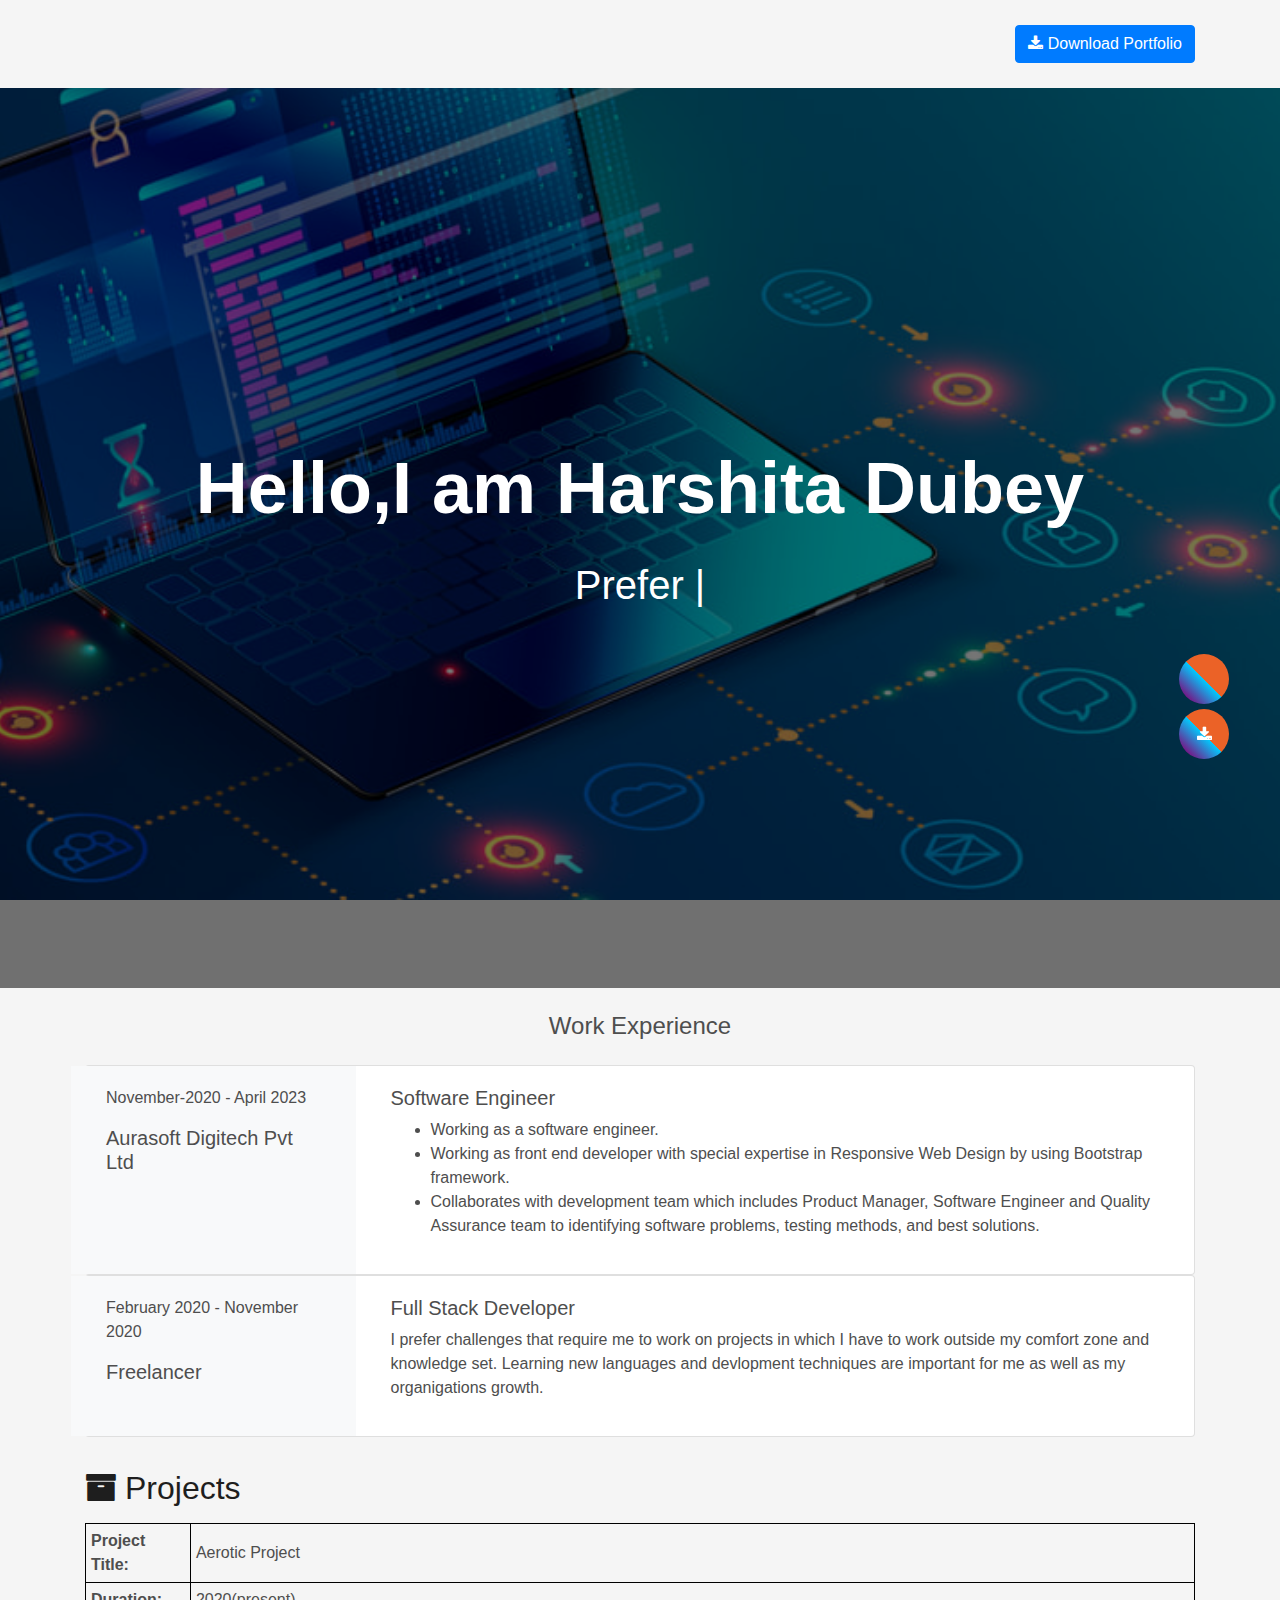
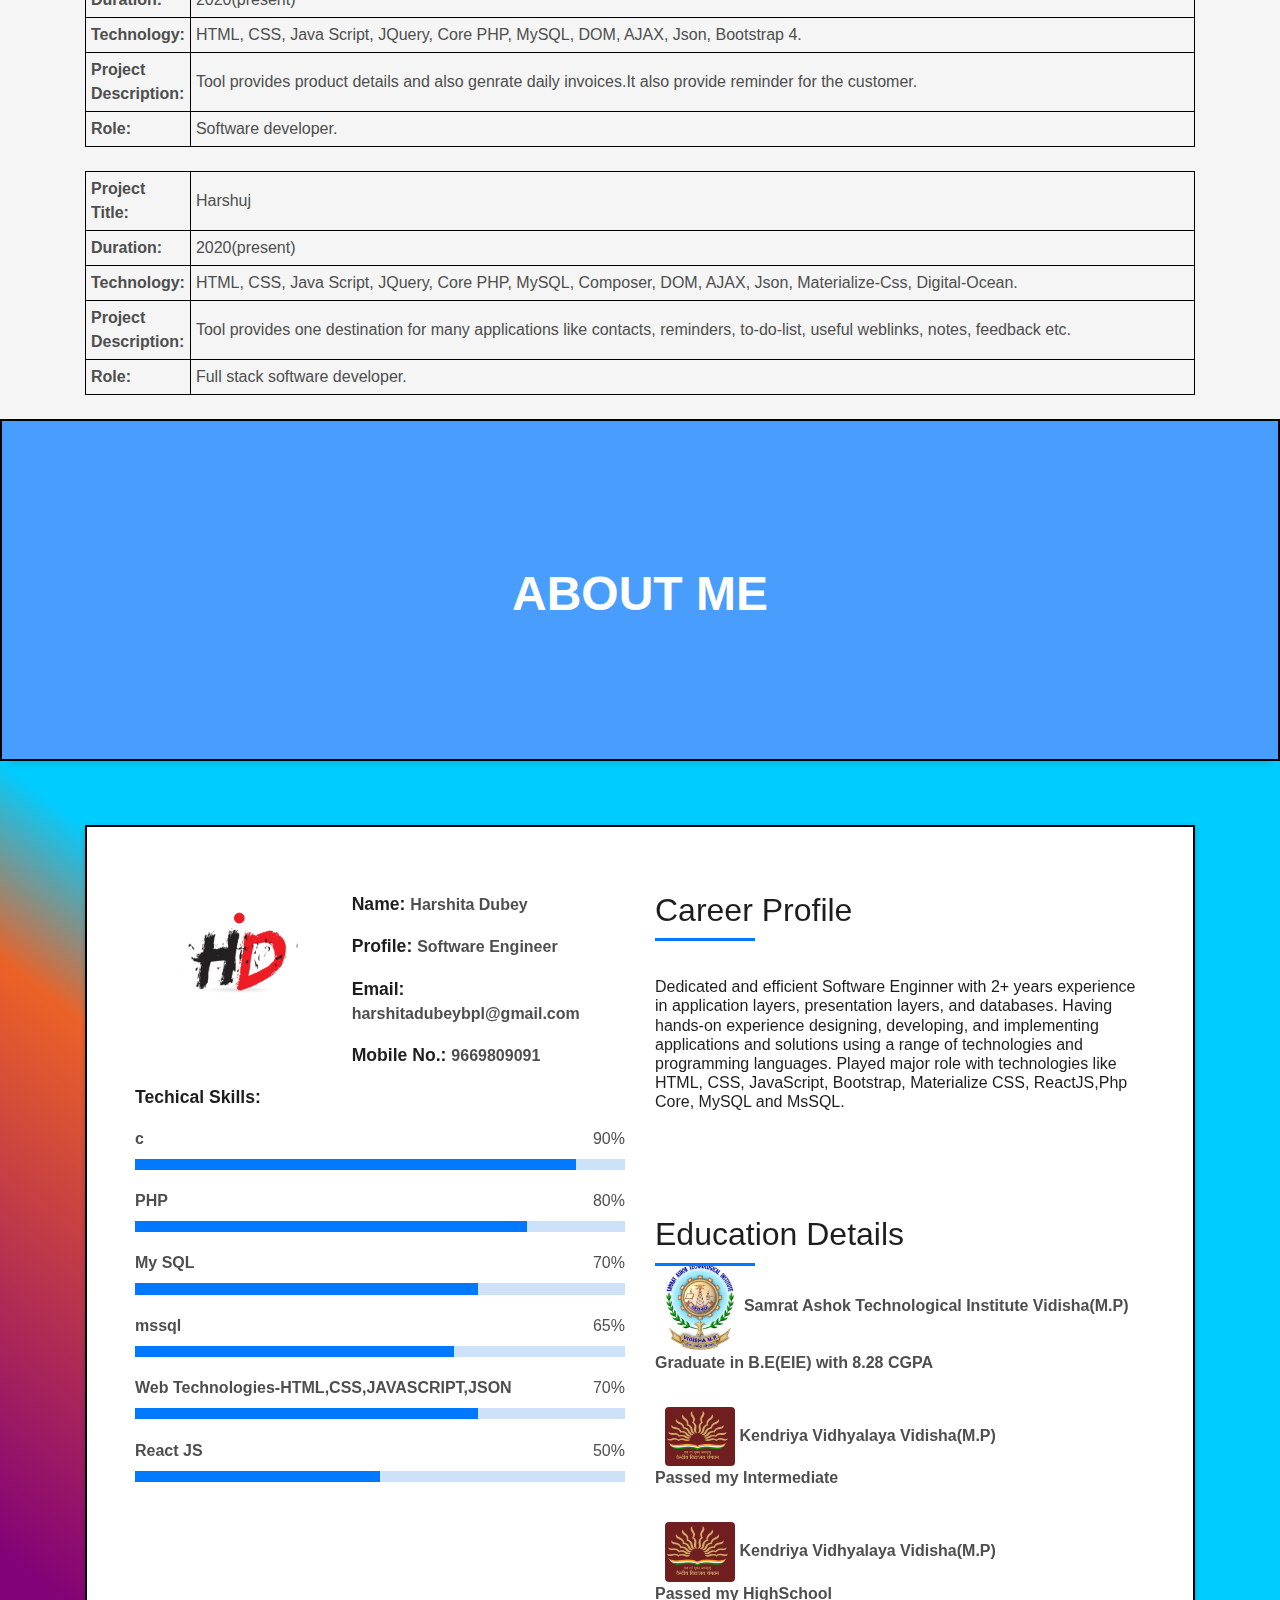
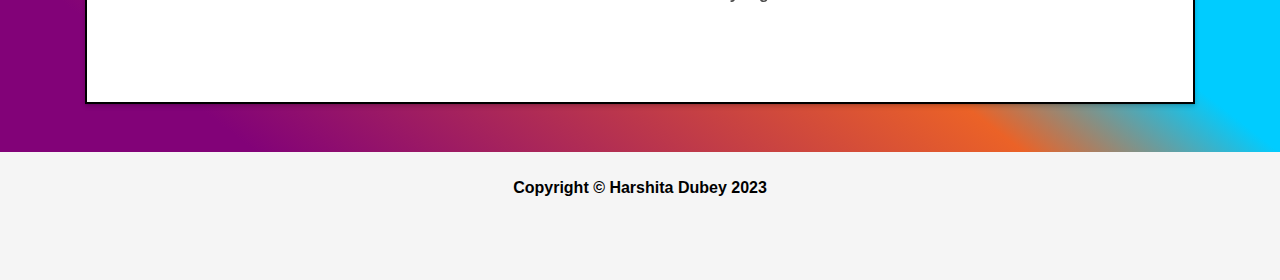
==== commit f0afff14: "updated cv and data" ====
--- a/index.html
+++ b/index.html
@@ -13,6 +13,7 @@
 
   <!-- Bootstrap CSS File -->
   <link href="lib/bootstrap/css/bootstrap.min.css" rel="stylesheet">
+  <link rel="icon" type="image/x-icon" href="img/HD.jpg" />
 
   <!-- Libraries CSS Files -->
   <link href="lib/font-awesome/css/font-awesome.min.css" rel="stylesheet">
@@ -20,6 +21,9 @@
   <link href="lib/ionicons/css/ionicons.min.css" rel="stylesheet">
   <link href="lib/owlcarousel/assets/owl.carousel.min.css" rel="stylesheet">
   <link href="lib/lightbox/css/lightbox.min.css" rel="stylesheet">
+  <link rel="stylesheet" href="https://cdnjs.cloudflare.com/ajax/libs/font-awesome/6.0.0-beta2/css/all.min.css"
+    integrity="sha512-YWzhKL2whUzgiheMoBFwW8CKV4qpHQAEuvilg9FAn5VJUDwKZZxkJNuGM4XkWuk94WCrrwslk8yWNGmY1EduTA=="
+    crossorigin="anonymous" referrerpolicy="no-referrer" />
 
   <!-- Main Stylesheet File -->
   <link href="css/style.css" rel="stylesheet">
@@ -35,7 +39,7 @@
 <body id="page-top">
 
   <!--/ Nav Star /-->
-  <nav class="navbar navbar-b navbar-trans navbar-expand-md fixed-top" id="mainNav">
+  <nav class="navbar navbar-b navbar-trans navbar-expand-md" id="mainNav">
     <div class="container">
       <a class="navbar-brand js-scroll" href="#page-top"></a>
       <button class="navbar-toggler collapsed" type="button" data-toggle="collapse" data-target="#navbarDefault"
@@ -45,10 +49,10 @@
         <span></span>
       </button>
       <div class="navbar-collapse collapse justify-content-end" id="navbarDefault">
-        <h4><b> Harshita Dubey&nbsp;&nbsp;&nbsp;&nbsp;&nbsp;&nbsp;&nbsp;&nbsp;</b></h4>
+        <!-- <h4><b> Harshita Dubey&nbsp;&nbsp;&nbsp;&nbsp;&nbsp;&nbsp;&nbsp;&nbsp;</b></h4> -->
         <ul class="navbar-nav">
           <li class="nav-item">
-            <a class="nav-link js-scroll active" href="#home">Home</a>
+            <!-- <a class="nav-link js-scroll active" href="#home">Home</a> -->
           </li>
           <!-- <li class="nav-item">
             <a class="nav-link js-scroll" href="#about">About</a>
@@ -62,13 +66,17 @@
           <li class="nav-item">
             <a class="nav-link js-scroll" href="#blog">Extra Activity</a>
           </li> -->
-          <li class="nav-item">
-            <a class="nav-link js-scroll" href="#contact">Contact</a>
-          </li>
+          <!-- <li class="nav-item"> -->
+          <!-- <a class="nav-link js-scroll" href="#contact">Contact</a> -->
+          <!-- </li> -->
           <!-- <li class="nav-item">
             <a class="nav-link js-scroll" href="img/Resume-VaibhavGupta.pdf">Download CV</a>
           </li> -->
         </ul>
+        <div class="container-block">
+          <a class="btn btn-primary cool-link" href="document/Harshita_CV.pdf" data-initialized="true"
+            target="_blank"><i class="fa fa-download faa-ring animated"></i> Download Portfolio</a>
+        </div>
       </div>
     </div>
   </nav>
@@ -80,16 +88,144 @@
     <div class="intro-content display-table">
       <div class="table-cell">
         <div class="container">
-          <!--<p class="display-6 color-d">Hello, world!</p>-->
           <h1 class="intro-title mb-4">Hello,I am Harshita Dubey</h1>
-          <p class="intro-subtitle"><span class="text-slider-items">Learner,Looking for good
-              opporunity,Hard_Working</span><strong class="text-slider"></strong></p>
-          <!-- <p class="pt-3"><a class="btn btn-primary btn js-scroll px-4" href="#about" role="button">Learn More</a></p> -->
+          <p class="intro-subtitle"><span class="text-slider-items">Prefer challenges,Ready to learn new
+              languages,Devlopment techniques
+            </span><strong class="text-slider"></strong></p>
         </div>
       </div>
     </div>
   </div>
-  <!--/ Intro Skew End /-->
+  <!-- intro end -->
+  <!-- experience -->
+  <div class="section" id="experience">
+    <div class="container cc-experience pt-4">
+      <div class="h4 text-center mb-4 title">Work Experience</div>
+      <div class="card">
+        <div class="row">
+          <div class="col-md-3 bg-light" data-aos="fade-right" data-aos-offset="50" data-aos-duration="500">
+            <div class="card-body cc-experience-header">
+              <p>November-2020 - April 2023</p>
+              <div class="h5">Aurasoft Digitech Pvt Ltd</div>
+            </div>
+          </div>
+          <div class="col-md-9" data-aos="fade-left" data-aos-offset="50" data-aos-duration="500">
+            <div class="card-body">
+              <div class="h5">Software Engineer</div>
+              <ul>
+                <li>Working as a software engineer.</li>
+                <li>Working as front end developer with special expertise in Responsive Web Design by using Bootstrap
+                  framework.</li>
+                <li>Collaborates with development team which includes Product Manager, Software Engineer and Quality
+                  Assurance team to identifying software problems, testing methods, and best solutions.</li>
+              </ul>
+            </div>
+          </div>
+        </div>
+      </div>
+      <div class="card">
+        <div class="row">
+          <div class="col-md-3 bg-light" data-aos="fade-right" data-aos-offset="50" data-aos-duration="500">
+            <div class="card-body cc-experience-header">
+              <p>February 2020 - November 2020</p>
+              <div class="h5">Freelancer</div>
+            </div>
+          </div>
+          <div class="col-md-9" data-aos="fade-left" data-aos-offset="50" data-aos-duration="500">
+            <div class="card-body">
+              <div class="h5">Full Stack Developer</div>
+              <p> I prefer challenges that require me to work on projects in which I have to work outside my comfort
+                zone and knowledge set. Learning new languages and devlopment techniques are important for me as well as
+                my organigations growth.</p>
+
+            </div>
+          </div>
+        </div>
+      </div>
+    </div>
+  </div>
+  <!--/ expreince End /-->
+  <!-- projects -->
+  <section class="section projects-section container my-4">
+    <h2 class="section-title py-2"><i class="fa fa-archive faa-shake animated pr-2"></i>Projects</h2>
+
+    <style>
+      table,
+      th,
+      td {
+        border: 1px solid black;
+        border-collapse: collapse;
+      }
+
+      th,
+      td {
+        padding: 5px;
+        text-align: left;
+      }
+
+      th {
+        width: 50px;
+      }
+    </style>
+    <table style="width:100%">
+      <tr>
+        <th>Project Title:</th>
+        <td>Aerotic Project</td>
+      </tr>
+      <tr>
+        <th>Duration:</th>
+        <td>2020(present)</td>
+      </tr>
+      <!-- <tr>
+      <th>Team Size:</th>
+      <td>2</td>
+    </tr>
+    <tr> -->
+      <th>Technology:</th>
+      <td>HTML, CSS, Java Script, JQuery, Core PHP, MySQL, DOM, AJAX, Json, Bootstrap 4.</td>
+      </tr>
+      <tr>
+        <th>Project Description:</th>
+        <td>Tool provides product details and also genrate daily invoices.It also provide reminder for the customer.
+        </td>
+      </tr>
+      <tr>
+        <th>Role:</th>
+        <td>Software developer.</td>
+      </tr>
+    </table><br>
+    <table style="width:100%">
+      <tr>
+        <th>Project Title:</th>
+        <td>Harshuj</td>
+      </tr>
+      <tr>
+        <th>Duration:</th>
+        <td>2020(present)</td>
+      </tr>
+      <!-- <tr>
+      <th>Team Size:</th>
+      <td>2</td>
+    </tr>
+    <tr> -->
+      <th>Technology:</th>
+      <td>HTML, CSS, Java Script, JQuery, Core PHP, MySQL, Composer, DOM, AJAX, Json, Materialize-Css, Digital-Ocean.
+      </td>
+      </tr>
+      <tr>
+        <th>Project Description:</th>
+        <td>Tool provides one destination for many applications like contacts, reminders, to-do-list, useful weblinks,
+          notes, feedback etc.</td>
+      </tr>
+      <tr>
+        <th>Role:</th>
+        <td>Full stack software developer.</td>
+      </tr>
+    </table>
+
+  </section>
+  <!-- projects end -->
+  <!-- about me -->
   <div class="section-counter paralax-mf bg-image"
     style="background-image: url(img/counters-bg.jpg);border: 2px solid black;">
     <div class="overlay-mf"></div>
@@ -98,7 +234,7 @@
         <div class="col-md-12" style="color:white">
           <div class="testimonial-box">
             <div class="author-test">
-              <h3 class="title-a">
+              <h3 class="title-a" style="color:white">
                 About me
               </h3>
 
@@ -109,8 +245,9 @@
     </div>
   </div>
 
+
   <section id="about" class="about-mf sect-pt4 route"
-    style="background: linear-gradient(to top right, #003366 0%, #00ccff 100%)">
+    style="background: linear-gradient(to top right, #820278 10%, #eb6227 40%,#00ccff 50% )">
     <div class="container">
       <div class="row">
         <div class="col-sm-12">
@@ -120,15 +257,15 @@
                 <div class="row">
                   <div class="col-sm-6 col-md-5">
                     <div class="about-img">
-                      <img src="img/my1.jpg" class="img-fluid rounded b-shadow-a" alt="">
+                      <img src="img/HD.jpg" class="img-fluid rounded b-shadow-a" alt="">
                     </div>
                   </div>
                   <div class="col-sm-6 col-md-7">
                     <div class="about-info">
                       <p><span class="title-s">Name: </span> <span><b>Harshita Dubey</b></span></p>
-                      <p><span class="title-s">Profile: </span> <span><b>Software Developer</b></span></p>
+                      <p><span class="title-s">Profile: </span> <span><b>Software Engineer</b></span></p>
                       <p><span class="title-s">Email: </span> <span><b>harshitadubeybpl@gmail.com</b></span></p>
-                      <p><span class="title-s">Phone: </span> <span><b>+91 9669809091</b></span></p>
+                      <p><span class="title-s">Mobile No.: </span> <span><b>9669809091</b></span></p>
                     </div>
                   </div>
                 </div>
@@ -139,11 +276,6 @@
                     <div class="progress-bar" role="progressbar" style="width: 90%;" aria-valuenow="85"
                       aria-valuemin="0" aria-valuemax="100"></div>
                   </div>
-                  <span><b>C++</b></span> <span class="pull-right">80%</span>
-                  <div class="progress">
-                    <div class="progress-bar" role="progressbar" style="width: 80%" aria-valuenow="75" aria-valuemin="0"
-                      aria-valuemax="100"></div>
-                  </div>
                   <span><b>PHP</b></span> <span class="pull-right">80%</span>
                   <div class="progress">
                     <div class="progress-bar" role="progressbar" style="width: 80%" aria-valuenow="50" aria-valuemin="0"
@@ -154,9 +286,19 @@
                     <div class="progress-bar" role="progressbar" style="width: 70%" aria-valuenow="50" aria-valuemin="0"
                       aria-valuemax="100"></div>
                   </div>
-                  <span><b>Web Technologies-HTML,CSS,JAVASCRIPT</b></span> <span class="pull-right">70%</span>
+                  <span><b>mssql</b></span> <span class="pull-right">65%</span>
+                  <div class="progress">
+                    <div class="progress-bar" role="progressbar" style="width: 65%" aria-valuenow="75" aria-valuemin="0"
+                      aria-valuemax="100"></div>
+                  </div>
+                  <span><b>Web Technologies-HTML,CSS,JAVASCRIPT,JSON</b></span> <span class="pull-right">70%</span>
                   <div class="progress">
                     <div class="progress-bar" role="progressbar" style="width: 70%" aria-valuenow="90" aria-valuemin="0"
+                      aria-valuemax="100"></div>
+                  </div>
+                  <span><b>React JS</b></span> <span class="pull-right">50%</span>
+                  <div class="progress">
+                    <div class="progress-bar" role="progressbar" style="width: 50%" aria-valuenow="90" aria-valuemin="0"
                       aria-valuemax="100"></div>
                   </div>
                 </div>
@@ -165,16 +307,19 @@
                 <div class="about-me pt-4 pt-md-0">
                   <div class="title-box-2">
                     <h4 class="title-left">
-                      Career Objective
+                      Career Profile
                     </h4>
                   </div>
                   <p>
-                  <h4>
-                    I want to work in an IT environment that provides opportunities to enhance my knowledge.Learning new
-                    skills and development techniques are important for me as well as my organization's growth.</h4>
-                  <br><br>
-                  <h4 class="title-left">Education Details</h4>
-                  <div class="about-img">
+                  <h6>
+                    Dedicated and efficient Software Enginner with 2+ years experience in application layers,
+                    presentation layers, and databases. Having hands-on experience designing, developing, and
+                    implementing applications and solutions using a range
+                    of technologies and programming languages. Played major role with technologies like HTML, CSS,
+                    JavaScript, Bootstrap, Materialize CSS, ReactJS,Php Core, MySQL and MsSQL.
+                  </h6><br><br>
+                  <h4 class="title-left mt-5">Education Details</h4>
+                  <div class="about-img ">
                     <img src="img/SATI_Vidisha.jpg" width="70" height="200" class="img-fluid rounded b-shadow-a"
                       alt=""><b>&nbsp; Samrat Ashok Technological Institute Vidisha(M.P)</br>Graduate in B.E(EIE) with
                       8.28 CGPA<b>
@@ -198,686 +343,46 @@
     </div>
   </section>
 
-
-  <!-- <div class="section-counter paralax-mf bg-image"
-    style="background-image: url(img/counters-bg.jpg);border: 2px solid black;">
-    <div class="overlay-mf"></div>
-    <div class="container">
-      <div class="row">
-        <div class="col-md-12" style="color:white">
-          <div class="testimonial-box">
-            <div class="author-test">
-              <h3 class="title-a">
-                Projects
-              </h3>
-
-            </div>
-          </div>
-        </div>
-      </div>
-    </div>
-  </div> -->
-
-  <!--/ Section Services Star /-->
-  <!-- <section id="service" class="services-mf route"
-    style="background: linear-gradient(to top right, #003366 0%, #00ccff 100%)">
-    <div class="container" style="background-color: lightgray; border: 2px solid black;">
-      <div class="row">
-        <div class="col-md-4">
-          <div class="title-box text-center"></div>
-        </div>
-      </div>
-      <div class="row">
-        <div class="col-md-4">
-          <div class="work-box" style="background-color:lightyellow;">
-            <div class="work-img">
-
-              <video width="400" poster="img/pp5.jpg" controls controlsList="nodownload">
-                <source src="img/service.mp4" type="video/mp4">
-
-              </video>
-
-            </div>
-            <div class="service-content">
-              <h4 class="s-title"><b>Service Project</b></h4>
-              <h5 style="color:Black"><b>Description:</b></h5>
-              <h6 style="color:black">This is WEB Application or Tool it can perform various Type of service .Like
-                watermark ,converting file and many operation with db.</h6>
-              <h5 style="color:Black"><b>Technology used:</b></h5>
-              <h6 style="color:black">JAVA,Python,Bootstrap,HTML,JavaScript</h6>
-              <h5 style="color:Black"><b>Source Code: </b></h5><a href="img/School Administrator System.zip">
-                <h6 style="color:Blue">Download ZIP</h6>
-              </a>
-
-
-            </div>
-          </div>
-        </div>
-
-
-
-        <div class="col-md-4">
-          <div class="work-box" style="background-color:lightpink;">
-            <div class="work-img">
-
-              <video width="400" poster="img/pp2.jpg" controls controlsList="nodownload">
-                <source src="img/Database Design Tool.m4v" type="video/mp4">
-
-              </video>
-
-            </div>
-            <div class="service-content">
-              <h4 class="s-title"><b>DataBase Design Tool</b></h4>
-              <h5 style="color:Black"><b>Description:</b></h5>
-              <h6 style="color:black">This is WEB Application or basically or Tool it used to generate SQL Script using
-                Drag drop approach</h6>
-              <h5 style="color:Black"><b>Technology used:</b></h5>
-              <h6 style="color:black">Mysql,Hibernate Framework,JAVA,Bootstrap</h6>
-              <h5 style="color:Black"><b>Source Code: </b></h5><a href="img/School Administrator System.zip">
-                <h6 style="color:Blue">Download ZIP</h6>
-              </a>
-
-
-            </div>
-          </div>
-        </div>
-        <div class="col-md-4">
-          <div class="work-box" style="background-color:lightgreen">
-            <div class="work-img">
-              <video width="400" poster="img/pp1.png" controls controlsList="nodownload">
-
-                <source src="img/Vehicle Tracking System.m4v" type="video/mp4">
-
-              </video>
-
-            </div>
-            <div class="service-content">
-              <h4 class="s-title"><b>Vehicle Tracking System</b></h4>
-              <h5 style="color:Black"><b>Description:</b></h5>
-              <h6 style="color:black">This project is combination WEB and Android application .And it used to track
-                vehicle.</h6>
-              <h5 style="color:Black"><b>Technology used:</b></h5>
-              <h6 style="color:black">Mysql,Hibernate Framework,JAVA,Bootstrap,Android Studio</h6>
-              <h5 style="color:Black"><b>Source Code: </b></h5><a href="img/School Administrator System.zip">
-                <h6 style="color:Blue">Download ZIP</h6>
-              </a>
-
-            </div>
-          </div>
-        </div>
-
-        <div class="col-md-4">
-          <div class="work-box" style="background-color:lightyellow">
-            <div class="work-img">
-              <video width="400" poster="img/pp3.jpg" controls controlsList="nodownload">
-                <source src="img/Inventory Mangement System.mp4" type="video/mp4">
-              </video>
-
-            </div>
-            <div class="service-content">
-              <h4 class="s-title"><b>Layred Architecture(Inventory)</b></h4>
-              <h5 style="color:Black"><b>Description:</b></h5>
-              <h6 style="color:black">This is desktop Application we can run it diffrent machine in this use network
-                programming.</h6>
-              <h5 style="color:Black"><b>Technology used:</b></h5>
-              <h6 style="color:black">SQl,JDBC,JAVA,AWT,SWING,Network Programming</h6>
-              <h5 style="color:Black"><b>Source Code: </b></h5><a href="img/School Administrator System.zip">
-                <h6 style="color:Blue">Download ZIP</h6>
-              </a>
-
-
-            </div>
-          </div>
-        </div>
-
-
-        <div class="col-md-4">
-          <div class="work-box" style="background-color:lightpink">
-            <div class="work-img">
-              <video width="400" poster="img/pp4.jpg" controls controlsList="nodownload">
-                <source src="img/SchoolAdministratorSystem.m4v" type="video/mp4">
-              </video>
-
-            </div>
-            <div class="service-content">
-              <h4 class="s-title"><b>School Administrator System</b></h4>
-              <h5 style="color:Black"><b>Description:</b></h5>
-              <h6 style="color:black">This is Web Application.it can we used by any institute to manged data of
-                student.It perform CRUD operation.</h6>
-              <h5 style="color:Black"><b>Technology used:</b></h5>
-              <h6 style="color:black">JDBC,TOMCAT9,JSP,HTML,CSS,CUSTOM TAG</h6>
-              <h5 style="color:Black"><b>Source Code: </b></h5><a href="img/School Administrator System.zip">
-                <h6 style="color:Blue">Download ZIP</h6>
-              </a>
-
-            </div>
-          </div>
-        </div>
-
-      </div>
-    </div>
-    <div class="container"></div>
-  </section> -->
-  <!--/ Section Services End /-->
-  <!-- <div class="section-counter paralax-mf bg-image" style="background-image: url(img/counters-bg.jpg);border: 2px solid black;">
-    <div class="overlay-mf"></div>
-<div class="container">
-      <div class="row">
-          <div class="col-md-12" style="color:white">
-<div class="testimonial-box">
-    <div class="author-test">
-<h3 class="title-a">
-      Thinking Machines CERTIFICATES
-            </h3>
-               
-              </div> 
-</div>
-</div>
-</div>
-</div>
-  </div> -->
-  <!-- <section id="work" class="portfolio-mf sect-pt4 route" style="background: linear-gradient(to top right, #003366 0%, #00ccff 100%)">
-<div class="container"></div>
-    <div class="container" style="background-color: lightgray; border: 2px solid black;">
-      <div class="row">
-        <div class="col-md-4">
-          <div class="title-box text-center">
+  <div class="fab-container">
+
+    <!-- <div class="button iconbutton">
+    
+    <i class="fa-solid fa-plus"></i> -->
+    <ul class="options">
+      <li>
+        <div class="iconbutton">
+          <a href="https://github.com/harshitadubey" target="_blank"><i class="fa-brands fa-github"></i>
+            <span class="tooltiptext">github</span></a>
+        </div>
+      </li>
+      <li>
+        <div class="iconbutton">
+          <a href="document/Harshita_CV.pdf" data-initialized="true" target="_blank"><i
+              class="fa fa-download faa-ring animated"></i>
+            <span class="tooltiptext">download</span></a>
+        </div>
+      </li>
+
+      <!-- <li>
+        <div class="iconbutton">
         
-          </div>
-        </div>
-      </div>
-      <div class="row">
-        <div class="col-md-4">
-          <div class="work-box"  style="background-color:lightyellow">
-            <a href="img/Tm1.jpg" data-lightbox="gallery-mf">
-              <div class="work-img">
-    <img src="img/Tm1.jpg" alt="" class="img-fluid">
-
-
-              </div>
-              <div class="work-content">
-                <div class="row">
-                  <div class="col-sm-8">
-                    <h2 class="w-title">C,C++,Data Structure ,STL Course </h2>
-                    <div class="w-more">
-                   <span class="w-date">15 July. 2017</span>
-                    </div>
-                  </div>
-                  <div class="col-sm-4">
-                    <div class="w-like">
-                      <span class="ion-ios-plus-outline"></span>
-                    </div>
-                  </div>
-                </div>
-              </div>
-            </a>
-          </div>
-        </div>
-        <div class="col-md-4">
-          <div class="work-box"  style="background-color:lightpink">
-            <a href="img/Tm2.PNG" data-lightbox="gallery-mf">
-              <div class="work-img">
-                <img src="img/Tm2.PNG" alt="" class="img-fluid">
-              </div>
-              <div class="work-content">
-                <div class="row">
-                  <div class="col-sm-8">
-                    <h2 class="w-title">JAVA ,J2EE,Hibernate ,Spring Boot</h2>
-                    <div class="w-more">
-                       <span class="w-date">19 Dec. 2018</span>
-                    </div>
-                  </div>
-                  <div class="col-sm-4">
-                    <div class="w-like">
-                      <span class="ion-ios-plus-outline"></span>
-                    </div>
-                  </div>
-                </div>
-              </div>
-            </a>
-          </div>
-        </div>
-        <div class="col-md-4">
-          <div class="work-box"  style="background-color:lightgreen">
-            <a href="img/Tm3.PNG" data-lightbox="gallery-mf">
-              <div class="work-img">
-                <img src="img/Tm3.PNG" alt="" class="img-fluid">
-              </div>
-              <div class="work-content">
-                <div class="row">
-                  <div class="col-sm-8">
-                    <h2 class="w-title">Python Programming</h2>
-                    <div class="w-more">
-                       <span class="w-date">15 May. 2019</span>
-                    </div>
-                  </div>
-                  <div class="col-sm-4">
-                    <div class="w-like">
-                      <span class="ion-ios-plus-outline"></span>
-                    </div>
-                  </div>
-                </div>
-              </div>
-            </a>
-          </div>
-        </div>
-
-</div>
-</div> -->
-
-  <!-- <div class="section-counter paralax-mf bg-image" style="background-image: url(img/counters-bg.jpg);border: 2px solid black;">
-    <div class="overlay-mf"></div>
-<div class="container">
-      <div class="row">
-          <div class="col-md-12" style="color:white">
-<div class="testimonial-box">
-    <div class="author-test">
-<h3 class="title-a">
-          ONLINE CERTIFICATES
-            </h3>
-               
-              </div>
-</div>
-</div>
-</div>
-</div>
-  </div> -->
-
-
-  <!--/ Section Portfolio Star /-->
-  <!-- <section id="work" class="route blog-mf sect-pt4 route"
-    style="background: linear-gradient(to top right, #003366 0%, #00ccff 100%)">
-    <div class="container"></div>
-    <div class="container" style="background-color: lightgray; border: 2px solid black;">
-      <div class="row">
-        <div class="col-md-4">
-          <div class="title-box text-center">
-
-          </div>
-        </div>
-      </div>
-      <div class="row">
-        <div class="col-md-4">
-          <div class="work-box" style="background-color:lightyellow">
-            <a href="img/certificate1.jpg" data-lightbox="gallery-mf">
-              <div class="work-img">
-                <img src="img/certificate1.jpg" alt="" class="img-fluid">
-
-
-              </div>
-              <div class="work-content">
-                <div class="row">
-                  <div class="col-sm-8">
-                    <h2 class="w-title">Python programming for everybody by Coursera </h2>
-                    <div class="w-more">
-                      <span class="w-date">01 July 2019</span>
-                    </div>
-                  </div>
-                  <div class="col-sm-4">
-                    <div class="w-like">
-                      <span class="ion-ios-plus-outline"></span>
-                    </div>
-                  </div>
-                </div>
-              </div>
-            </a>
-          </div>
-        </div>
-        <div class="col-md-4">
-          <div class="work-box" style="background-color:lightpink">
-            <a href="img/certificate2.jpg" data-lightbox="gallery-mf">
-              <div class="work-img">
-                <img src="img/certificate2.jpg" alt="" class="img-fluid">
-              </div>
-              <div class="work-content">
-                <div class="row">
-                  <div class="col-sm-8">
-                    <h2 class="w-title">Machine Learing by Coursera</h2>
-                    <div class="w-more">
-                      <span class="w-date">10 oct. 2018</span>
-                    </div>
-                  </div>
-                  <div class="col-sm-4">
-                    <div class="w-like">
-                      <span class="ion-ios-plus-outline"></span>
-                    </div>
-                  </div>
-                </div>
-              </div>
-            </a>
-          </div>
-        </div>
-        <div class="col-md-4">
-          <div class="work-box" style="background-color:lightgreen">
-            <a href="img/certificate3.jpg" data-lightbox="gallery-mf">
-              <div class="work-img">
-                <img src="img/certificate3.jpg" alt="" class="img-fluid">
-              </div>
-              <div class="work-content">
-                <div class="row">
-                  <div class="col-sm-8">
-                    <h2 class="w-title">Intro of HTML by Microsoft Virtual Acedmy</h2>
-                    <div class="w-more">
-                      <span class="w-date">11 Jan. 2019</span>
-                    </div>
-                  </div>
-                  <div class="col-sm-4">
-                    <div class="w-like">
-                      <span class="ion-ios-plus-outline"></span>
-                    </div>
-                  </div>
-                </div>
-              </div>
-            </a>
-          </div>
-        </div>
-        <div class="col-md-4">
-          <div class="work-box" style="background-color:lightyellow">
-            <a href="img/certificate4.jpg" data-lightbox="gallery-mf">
-              <div class="work-img">
-                <img src="img/certificate4.jpg" alt="" class="img-fluid">
-              </div>
-              <div class="work-content">
-                <div class="row">
-                  <div class="col-sm-8">
-                    <h2 class="w-title">Introduction of python by udemy</h2>
-                    <div class="w-more">
-                      <span class="w-date">11 oct. 2018</span>
-                    </div>
-                  </div>
-                  <div class="col-sm-4">
-                    <div class="w-like">
-                      <span class="ion-ios-plus-outline"></span>
-                    </div>
-                  </div>
-                </div>
-              </div>
-            </a>
-          </div>
-        </div>
-        <div class="col-md-4">
-          <div class="work-box" style="background-color:lightpink">
-            <a href="img/certificate5.jpg" data-lightbox="gallery-mf">
-              <div class="work-img">
-                <img src="img/certificate5.jpg" alt="" class="img-fluid">
-              </div>
-              <div class="work-content">
-                <div class="row">
-                  <div class="col-sm-8">
-                    <h2 class="w-title">C++ Tourial Course by Solo Learn</h2>
-                    <div class="w-more">
-                      <span class="w-date">In 2019</span>
-                    </div>
-                  </div>
-                  <div class="col-sm-4">
-                    <div class="w-like">
-                      <span class="ion-ios-plus-outline"></span>
-                    </div>
-                  </div>
-                </div>
-              </div>
-            </a>
-          </div>
-        </div>
-        <div class="col-md-4">
-          <div class="work-box" style="background-color:lightgreen">
-            <a href="img/certificate6.jpg" data-lightbox="gallery-mf">
-              <div class="work-img">
-                <img src="img/certificate6.jpg" alt="" class="img-fluid">
-              </div>
-              <div class="work-content">
-                <div class="row">
-                  <div class="col-sm-8">
-                    <h2 class="w-title">HTML Fundamental Course by Solo Learn</h2>
-                    <div class="w-more">
-                      <span class="w-date"> In 2019</span>
-                    </div>
-                  </div>
-                  <div class="col-sm-4">
-                    <div class="w-like">
-                      <span class="ion-ios-plus-outline"></span>
-                    </div>
-                  </div>
-                </div>
-              </div>
-            </a>
-          </div>
-        </div>
-
-
-
-
-
-
-
-      </div>
-    </div>
-
-
-
-  </section> -->
-
-  <!--/ Section Portfolio End /-->
-
-
-  <!-- <div class="section-counter paralax-mf bg-image"
-    style="background-image: url(img/counters-bg.jpg);border: 2px solid black;">
-    <div class="overlay-mf"></div>
-    <div class="container">
-      <div class="row">
-        <div class="col-md-12" style="color:white">
-          <div class="testimonial-box">
-            <div class="author-test">
-              <h3 class="title-a">
-                Extra Activity
-              </h3>
-
-            </div>
-
-          </div>
-        </div>
-      </div>
-    </div>
-  </div> -->
-  <!--/ Section Testimonials Star /-->
-
-  <!--/ Section Blog Star /-->
-  <!-- <section id="blog" class="blog-mf sect-pt4 route" style="background: linear-gradient(to top right, #003366 0%, #00ccff 100%)">
-    <div class="container" style="background-color: lightgray; border: 2px solid black;">
-      <div class="row">
-        <div class="col-sm-12">
-          <div class="title-box text-center">
-           
-          </div>
-        </div>
-      </div>
-      <div class="row">
-
-
-<div class="col-md-4">
-          <div class="work-box" style="background-color:lightyellow">
-            <a href="img/ex1.PNG" data-lightbox="gallery-mf">
-              <div class="work-img">
-                <img src="img/ex1.PNG" alt="" class="img-fluid">
-              </div>
-              <div class="work-content">
-                <div class="row">
-                  <div class="col-sm-8">
-                    <h2 class="w-title">Scholarly Award By CM</h2>
-                    <div class="w-more">
-                       <span class="w-date">18 Sep. 2016</span>
-                    </div>
-                  </div>
-                  <div class="col-sm-4">
-                    <div class="w-like">
-                      <span class="ion-ios-plus-outline"></span>
-                    </div>
-                  </div>
-                </div>
-              </div>
-            </a>
-          </div>
-        </div>
-
-<div class="col-md-4">
-          <div class="work-box" style="background-color:lightpink">
-            <a href="img/ex2.PNG" data-lightbox="gallery-mf">
-              <div class="work-img">
-                <img src="img/ex2.PNG" alt="" class="img-fluid">
-              </div>
-              <div class="work-content">
-                <div class="row">
-                  <div class="col-sm-8">
-                    <h2 class="w-title">Swimming Summer Camp </h2>
-                    <div class="w-more">
-                      <span class="w-date">31 may 2012</span>
-                    </div>
-                  </div>
-                  <div class="col-sm-4">
-                    <div class="w-like">
-                      <span class="ion-ios-plus-outline"></span>
-                    </div>
-                  </div>
-                </div>
-              </div>
-            </a>
-          </div>
-        </div>
-	
-
-<div class="col-md-4">
-          <div class="work-box" style="background-color:lightgreen">
-            <a href="img/ex3.PNG" data-lightbox="gallery-mf">
-              <div class="work-img">
-                <img src="img/ex3.PNG" alt="" class="img-fluid">
-              </div>
-              <div class="work-content">
-                <div class="row">
-                  <div class="col-sm-8">
-                    <h2 class="w-title">Entrepreneurship Awareness Camp (EAC) </h2>
-                    <div class="w-more">
-                     <span class="w-date">13 oct 2018</span>
-                    </div>
-                  </div>
-                  <div class="col-sm-4">
-                    <div class="w-like">
-                      <span class="ion-ios-plus-outline"></span>
-                    </div>
-                  </div>
-                </div>
-              </div>
-            </a>
-          </div>
-        </div>
-	
-
-
-
-
-
-       </div>
-    </div>
-  </section> -->
-  <!--/ Section Blog End /-->
-
-  <!--/ Section Contact-Footer Star /-->
-  <section class="paralax-mf footer-paralax bg-image sect-mt4 route"
-    style="background-image: url(img/overlay-bg.jpg);;border: 2px solid black;">
-    <div class="overlay-mf"></div>
-    <div class="container">
-      <div class="row">
-        <div class="col-sm-12">
-          <div class="contact-mf">
-            <div id="contact" class="box-shadow-full">
-              <div class="row">
-                <div class="col-md-6">
-                  <div class="title-box-2">
-                    <h5 class="title-left">
-                      Send Message Us
-                    </h5>
-                  </div>
-                  <div>
-                    <form action="mailto:harshitadubeybpl@gmail.com" method="post" enctype="text/plain">
-                      <div id="sendmessage">Your message has been sent. Thank you!</div>
-                      <div id="errormessage"></div>
-                      <div class="row">
-
-
-                        <div class="col-md-12 mb-3">
-                          <div class="form-group">
-                            <input type="text" class="form-control" name="subject" id="subject" placeholder="Subject"
-                              data-rule="minlen:4" data-msg="Please enter at least 8 chars of subject" />
-                            <div class="validation"></div>
-                          </div>
-                        </div>
-                        <div class="col-md-12 mb-3">
-                          <div class="form-group">
-                            <textarea class="form-control" name="message" rows="5" data-rule="required"
-                              data-msg="Please write something for us" placeholder="Message"></textarea>
-                            <div class="validation"></div>
-                          </div>
-                        </div>
-                        <div class="col-md-12">
-                          <button type="submit" class="button button-a button-big button-rouded">Send Message</button>
-                        </div>
-                      </div>
-                    </form>
-                  </div>
-                </div>
-                <div class="col-md-6">
-                  <div class="title-box-2 pt-4 pt-md-0">
-                    <h5 class="title-left">
-                      Get in Touch
-                    </h5>
-                  </div>
-                  <div class="more-info">
-                    <p class="lead">
-                      Get in Touch by following social media account or send me message ...
-                    </p>
-                    <ul class="list-ico">
-                      <li><span class="ion-ios-location"></span> 20 A, Sachchidanand Nagar BHEL Bhopal (M.P).-462022
-                      </li>
-                      <li><span class="ion-ios-telephone"></span> +91 9669809091</li>
-                      <li><span class="ion-email"></span>harshitadubeybpl@gmail.com</li>
-                    </ul>
-                  </div>
-                  <!--  <div class="socials">
-                    <ul>
-                      <li><a href="https://www.facebook.com/profile.php?id=100012389538065"><span class="ico-circle"><i class="ion-social-facebook"></i></span></a></li>
-                      <li><a href="https://www.instagram.com/__vaibhav.gupta/"><span class="ico-circle"><i class="ion-social-instagram"></i></span></a></li>
-                      <li><a href="https://twitter.com/vaibhav46685924"><span class="ico-circle"><i class="ion-social-twitter"></i></span></a></li>
-                      <li><a href="https://www.linkedin.com/in/vaibhav-gupta-712605188/"><span class="ico-circle"><i class="ion-social-linkedin-outline"></i></span></a></li>
-                    </ul>
-                  </div> -->
-                </div>
-              </div>
-            </div>
-          </div>
-        </div>
-      </div>
-    </div>
-    <footer>
-      <div class="container">
-        <div class="row">
-          <div class="col-sm-12">
-            <div class="copyright-box">
-              <p class="copyright">&copy; Copyright <strong>Harshita Dubey</strong>. All Rights Reserved</p>
-              <div class="credits">
-                <!--
-                  All the links in the footer should remain intact.
-                  You can delete the links only if you purchased the pro version.
-                  Licensing information: https://bootstrapmade.com/license/
-                  Purchase the pro version with working PHP/AJAX contact form: https://bootstrapmade.com/buy/?theme=DevFolio
-                -->
-
-              </div>
-            </div>
-          </div>
-        </div>
-      </div>
-    </footer>
-  </section>
-  <!--/ Section Contact-footer End /-->
+          <a href="https://github.com/harshitaaurasoft" target="_blank"><i class="fa-brands fa-github"></i>
+          <span class="tooltiptext">github</span></a>
+        </div>
+        </li> -->
+    </ul>
+  </div>
+  <!-- Footer-->
+  <footer>
+    <div class="container pt-4">
+      <!-- <a href="https://github.com/harshitadubey" target="_blank"><i class="fa-brands fa-github"></i></a>
+      <a href="document/Harshita Dubey.pdf" data-initialized="true" target="_blank"><i
+        class="fa fa-download faa-ring animated"></i></a>
+      <a href="https://github.com/harshitaaurasoft" target="_blank"><i class="fa-brands fa-github"></i></a> -->
+      <p style="color: black; text-align: center; ">Copyright &copy; <a style="color: black;" href=" ">Harshita
+          Dubey</a> 2023</p>
+    </div>
+  </footer>
 
   <a href="#" class="back-to-top"><i class="fa fa-chevron-up"></i></a>
   <div id="preloader"></div>
@@ -898,9 +403,7 @@
 
   <!-- Template Main Javascript File -->
   <script src="js/main.js"></script>
-  <a href="https://www.freecounterstat.com" title="visitor counter for website"><img
-      src="https://counter3.stat.ovh/private/freecounterstat.php?c=nnj4qr1ra55g8n5ngp9zc3x6s5tde7rd" border="0"
-      title="visitor counter for website" alt="visitor counter for website"></a>
+
 
 </body>
 
--- a/css/style.css
+++ b/css/style.css
@@ -447,12 +447,12 @@
   width: 35px;
 }
 
-.navbar-b.navbar-trans .show > .nav-link:before,
-.navbar-b.navbar-trans .active > .nav-link:before,
+.navbar-b.navbar-trans .show>.nav-link:before,
+.navbar-b.navbar-trans .active>.nav-link:before,
 .navbar-b.navbar-trans .nav-link.show:before,
 .navbar-b.navbar-trans .nav-link.active:before,
-.navbar-b.navbar-reduce .show > .nav-link:before,
-.navbar-b.navbar-reduce .active > .nav-link:before,
+.navbar-b.navbar-reduce .show>.nav-link:before,
+.navbar-b.navbar-reduce .active>.nav-link:before,
 .navbar-b.navbar-reduce .nav-link.show:before,
 .navbar-b.navbar-reduce .nav-link.active:before {
   width: 35px;
@@ -466,8 +466,8 @@
   color: #fff;
 }
 
-.navbar-b.navbar-trans .show > .nav-link,
-.navbar-b.navbar-trans .active > .nav-link,
+.navbar-b.navbar-trans .show>.nav-link,
+.navbar-b.navbar-trans .active>.nav-link,
 .navbar-b.navbar-trans .nav-link.show,
 .navbar-b.navbar-trans .nav-link.active {
   color: #fff;
@@ -492,8 +492,8 @@
   color: #0078ff;
 }
 
-.navbar-b.navbar-reduce .show > .nav-link,
-.navbar-b.navbar-reduce .active > .nav-link,
+.navbar-b.navbar-reduce .show>.nav-link,
+.navbar-b.navbar-reduce .active>.nav-link,
 .navbar-b.navbar-reduce .nav-link.show,
 .navbar-b.navbar-reduce .nav-link.active {
   color: #0078ff;
@@ -914,7 +914,7 @@
 .card-blog .post-date {
   color: #4e4e4e;
   display: inline-block;
-  float: right;
+  /* float: right; */
 }
 
 /*======================================
@@ -1058,7 +1058,7 @@
 ======================================*/
 
 .footer-paralax {
-  padding: 4rem 0 0 0;
+  padding: 0 0 0 0;
 }
 
 .contact-mf {
@@ -1176,6 +1176,84 @@
   line-height: 1.5;
   border-radius: .3rem;
 }
+.options {
+  list-style-type: none;
+  position: absolute;
+  right: 1px;
+  bottom: 70px;
+}
+.iconbutton .tooltiptext {
+  visibility: hidden;
+  width: 120px;
+  background-color: black;
+  color: #fff;
+  text-align: center;
+  border-radius: 6px;
+  padding: 5px 0;
+
+  /* Position the tooltip */
+  position: absolute;
+  z-index: 1;
+  right: 105%;
+}
+
+.iconbutton:hover .tooltiptext {
+  visibility: visible;
+}
+
+.iconbutton {
+
+  width: 50px;
+  height: 50px;
+  border-radius: 100%;
+  /* background: #FF4F79; */
+  margin-bottom: 5px;
+  background: linear-gradient(to top right, #820278 10%, #00ccff 50%, #eb6227 40%);
+
+  /* box-shadow: 10px 10px 5px #aaaaaa; */
+
+}
+
+.fa-github:before {
+  content: "\f09b";
+  font-size: 40px;
+}
+
+.button {
+
+  width: 60px;
+
+  height: 60px;
+
+  background: #A11692;
+
+}
+
+.fab-container {
+
+  position: fixed;
+
+  bottom: 50px;
+
+  right: 50px;
+
+  cursor: pointer;
+
+}
+
+.iconbutton i {
+
+  display: flex;
+
+  align-items: center;
+
+  justify-content: center;
+
+  height: 100%;
+
+  color: white;
+
+}
 
 @media (min-width: 577px) {
   .counter-box {
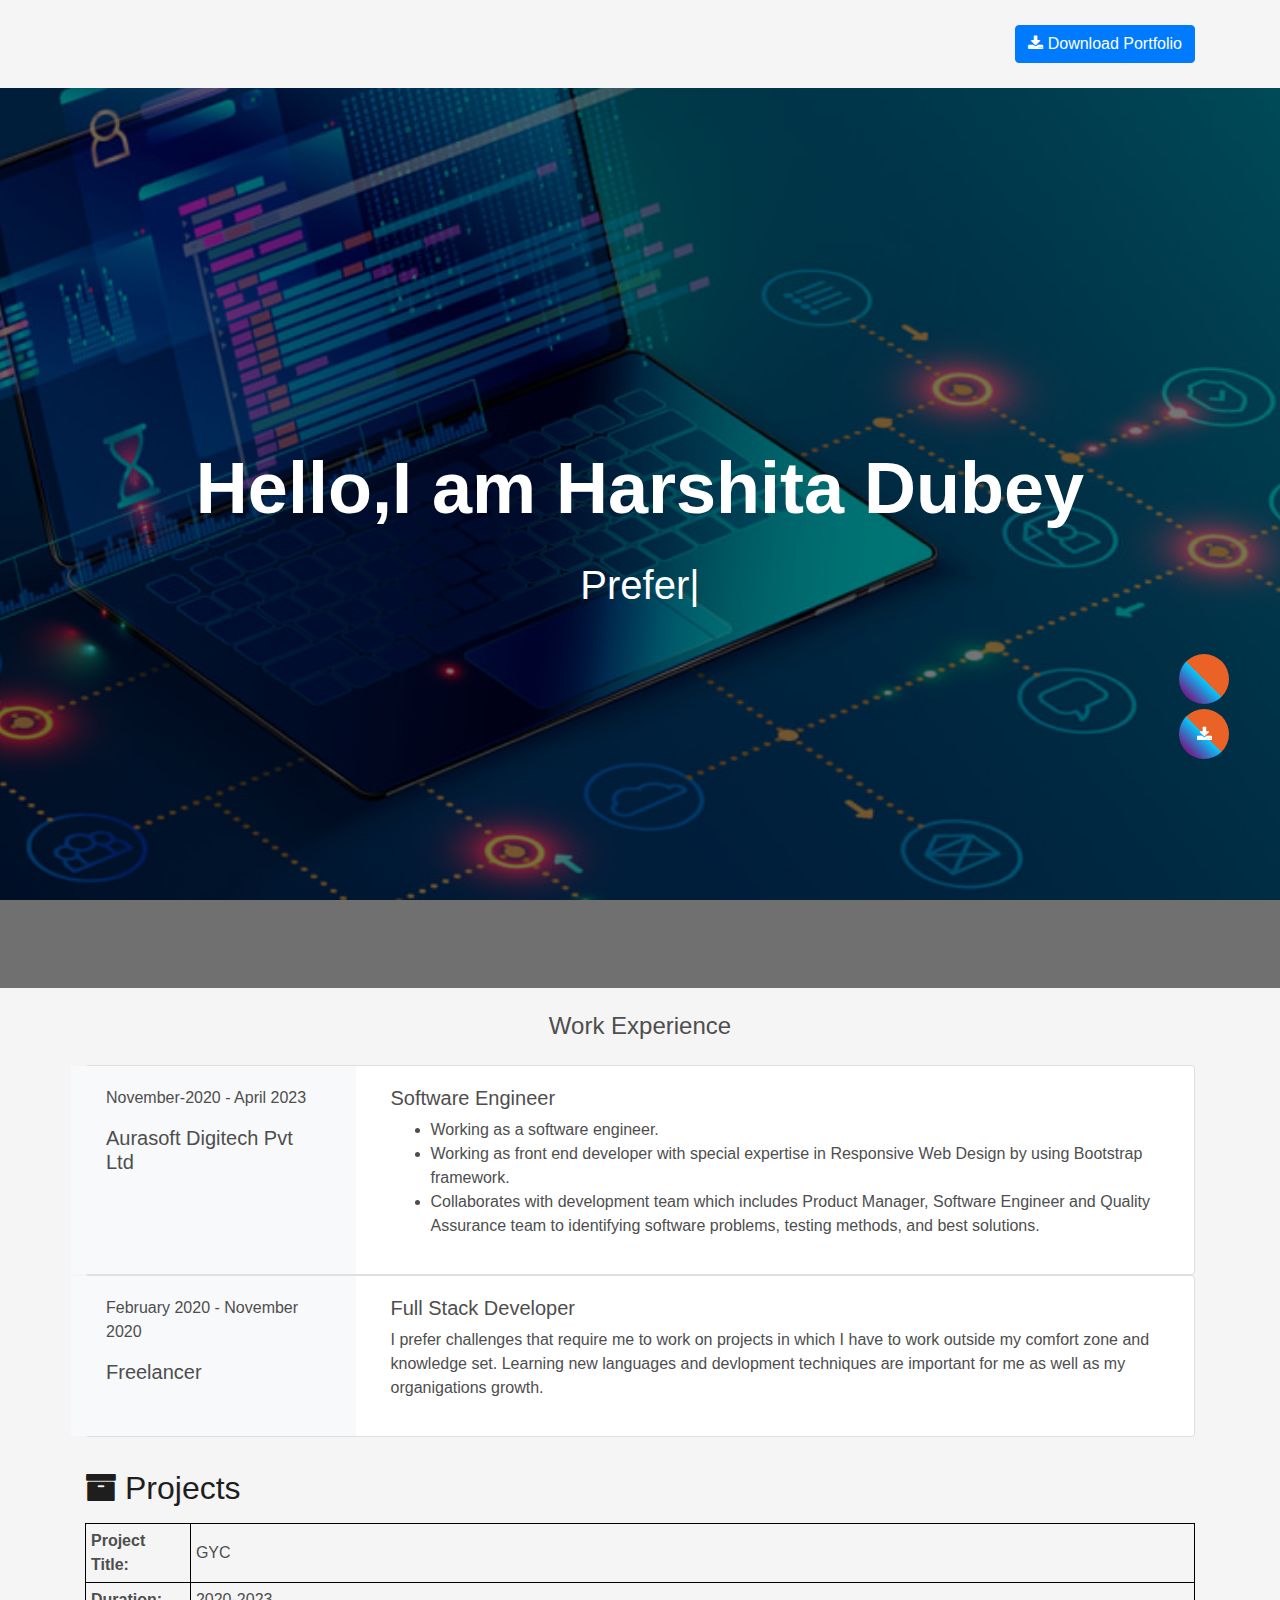
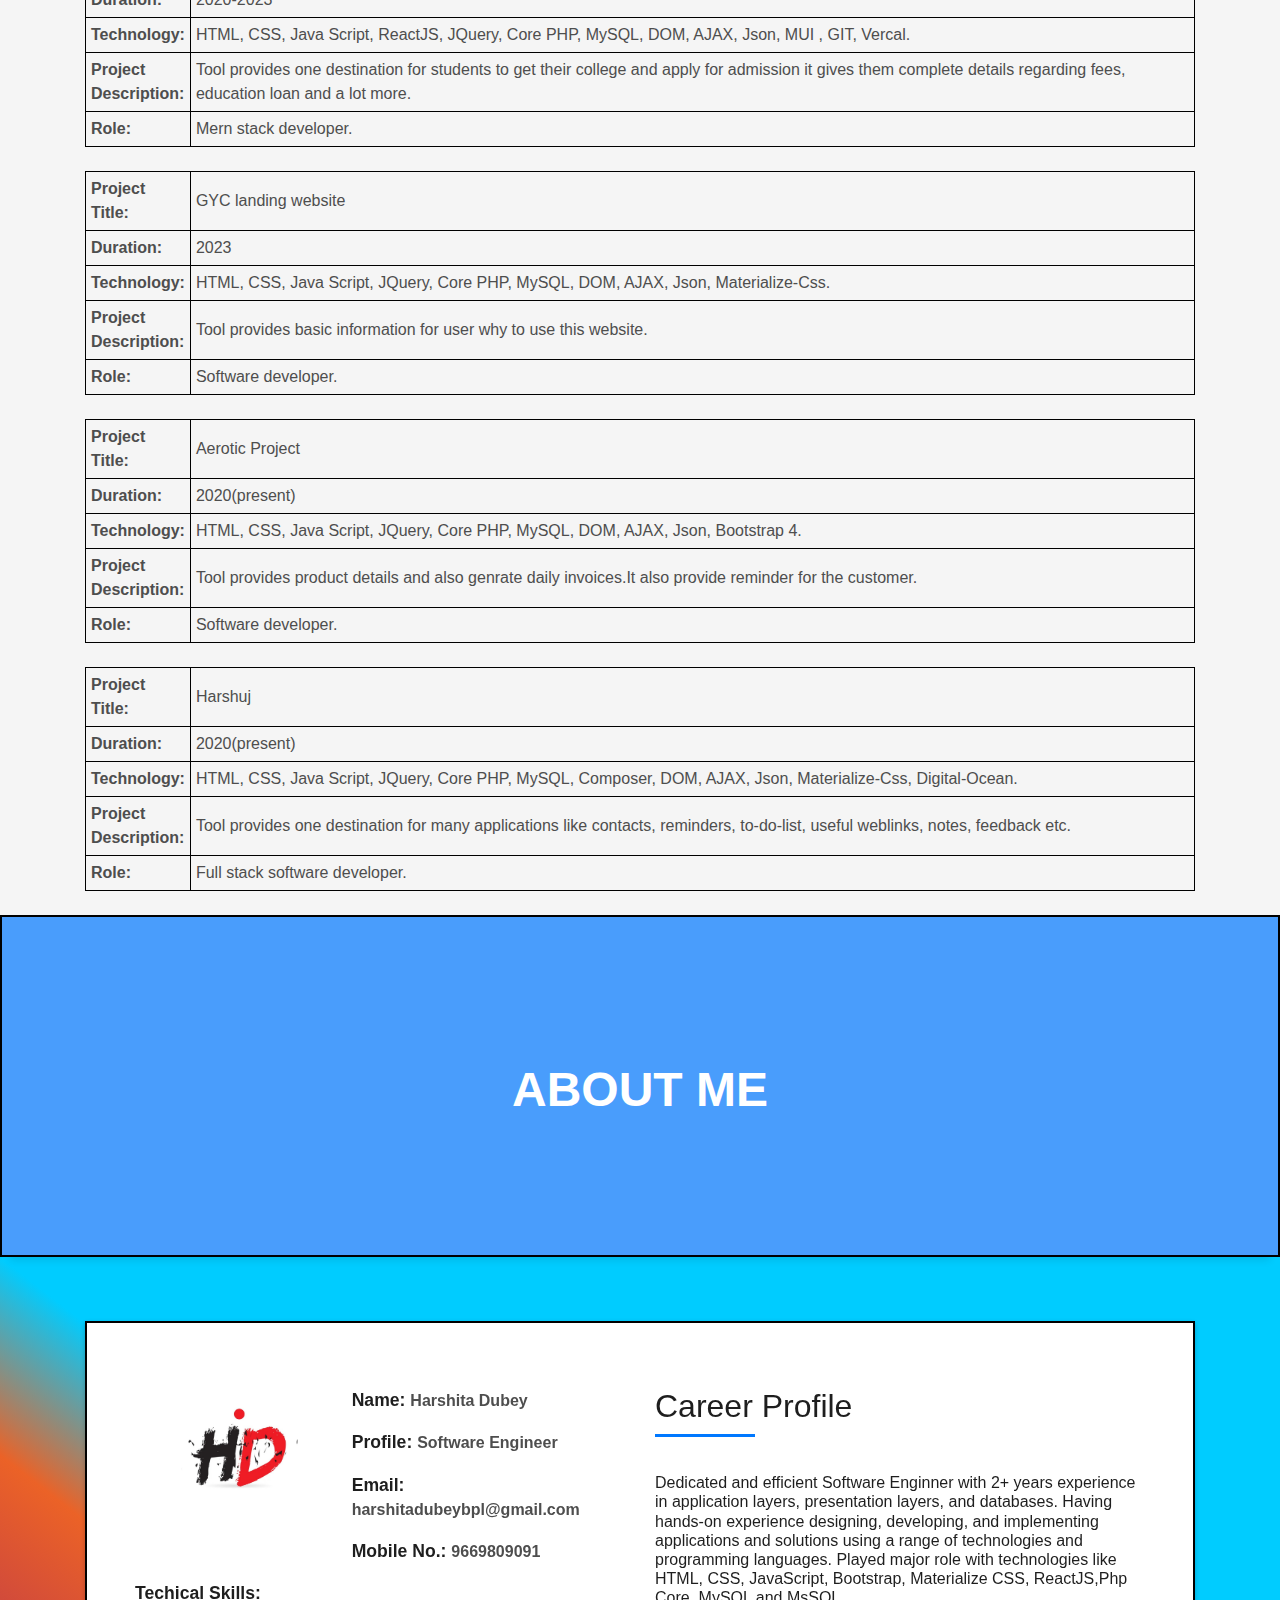
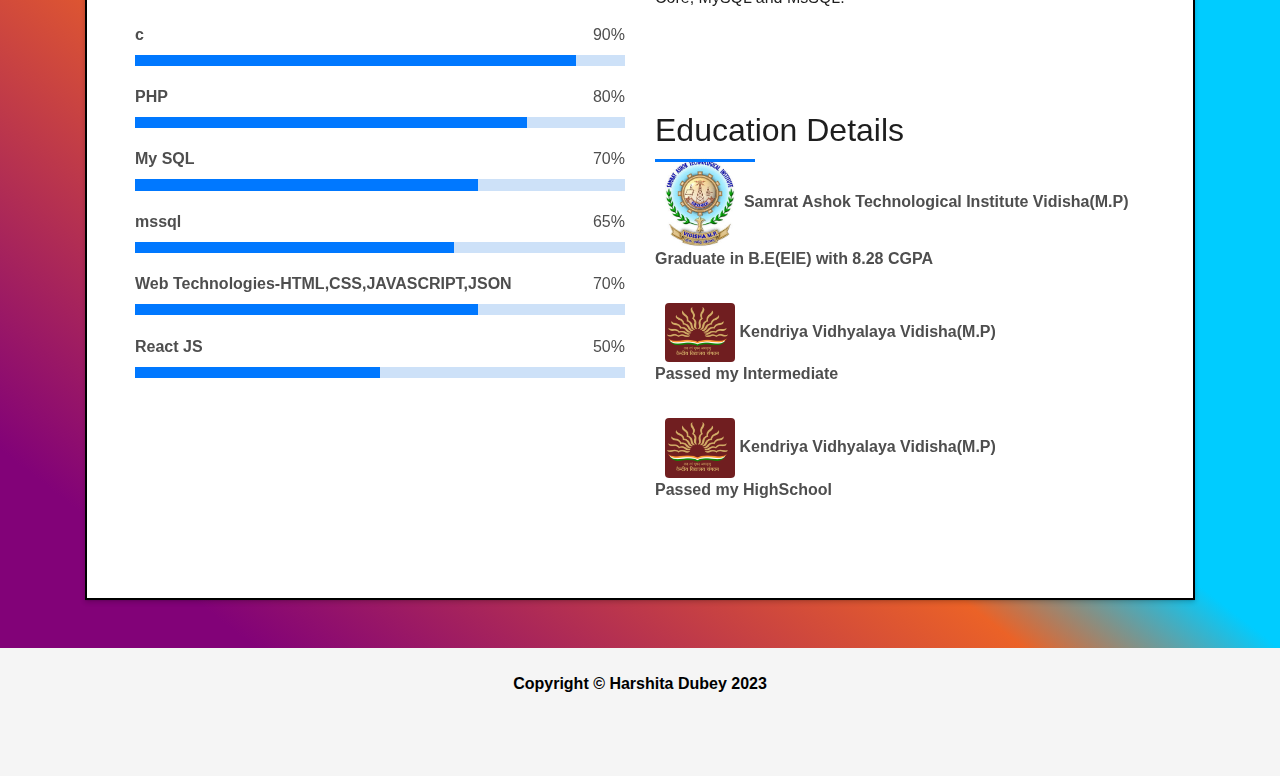
==== commit 43af4ddf: "added projects" ====
--- a/index.html
+++ b/index.html
@@ -167,6 +167,62 @@
         width: 50px;
       }
     </style>
+     <table style="width:100%">
+      <tr>
+        <th>Project Title:</th>
+        <td>GYC</td>
+      </tr>
+      <tr>
+        <th>Duration:</th>
+        <td>2020-2023</td>
+      </tr>
+      <!-- <tr>
+      <th>Team Size:</th>
+      <td>2</td>
+    </tr>
+    <tr> -->
+      <th>Technology:</th>
+      <td>HTML, CSS, Java Script, ReactJS, JQuery, Core PHP, MySQL, DOM, AJAX, Json, MUI , GIT, Vercal.</td>
+      </tr>
+      <tr>
+        <th>Project Description:</th>
+        <td>Tool provides one destination for students to get their college and apply for 
+          admission it gives them complete details regarding fees, education loan and a lot 
+          more. 
+        </td>
+      </tr>
+      <tr>
+        <th>Role:</th>
+        <td>Mern stack developer.</td>
+      </tr>
+    </table><br>
+    <table style="width:100%">
+      <tr>
+        <th>Project Title:</th>
+        <td>GYC landing website</td>
+      </tr>
+      <tr>
+        <th>Duration:</th>
+        <td>2023</td>
+      </tr>
+      <!-- <tr>
+      <th>Team Size:</th>
+      <td>2</td>
+    </tr>
+    <tr> -->
+      <th>Technology:</th>
+      <td>HTML, CSS, Java Script, JQuery, Core PHP, MySQL, DOM, AJAX, Json, Materialize-Css.</td>
+      </tr>
+      <tr>
+        <th>Project Description:</th>
+        <td>Tool provides basic information for user why to use this website.
+        </td>
+      </tr>
+      <tr>
+        <th>Role:</th>
+        <td>Software developer.</td>
+      </tr>
+    </table><br>
     <table style="width:100%">
       <tr>
         <th>Project Title:</th>
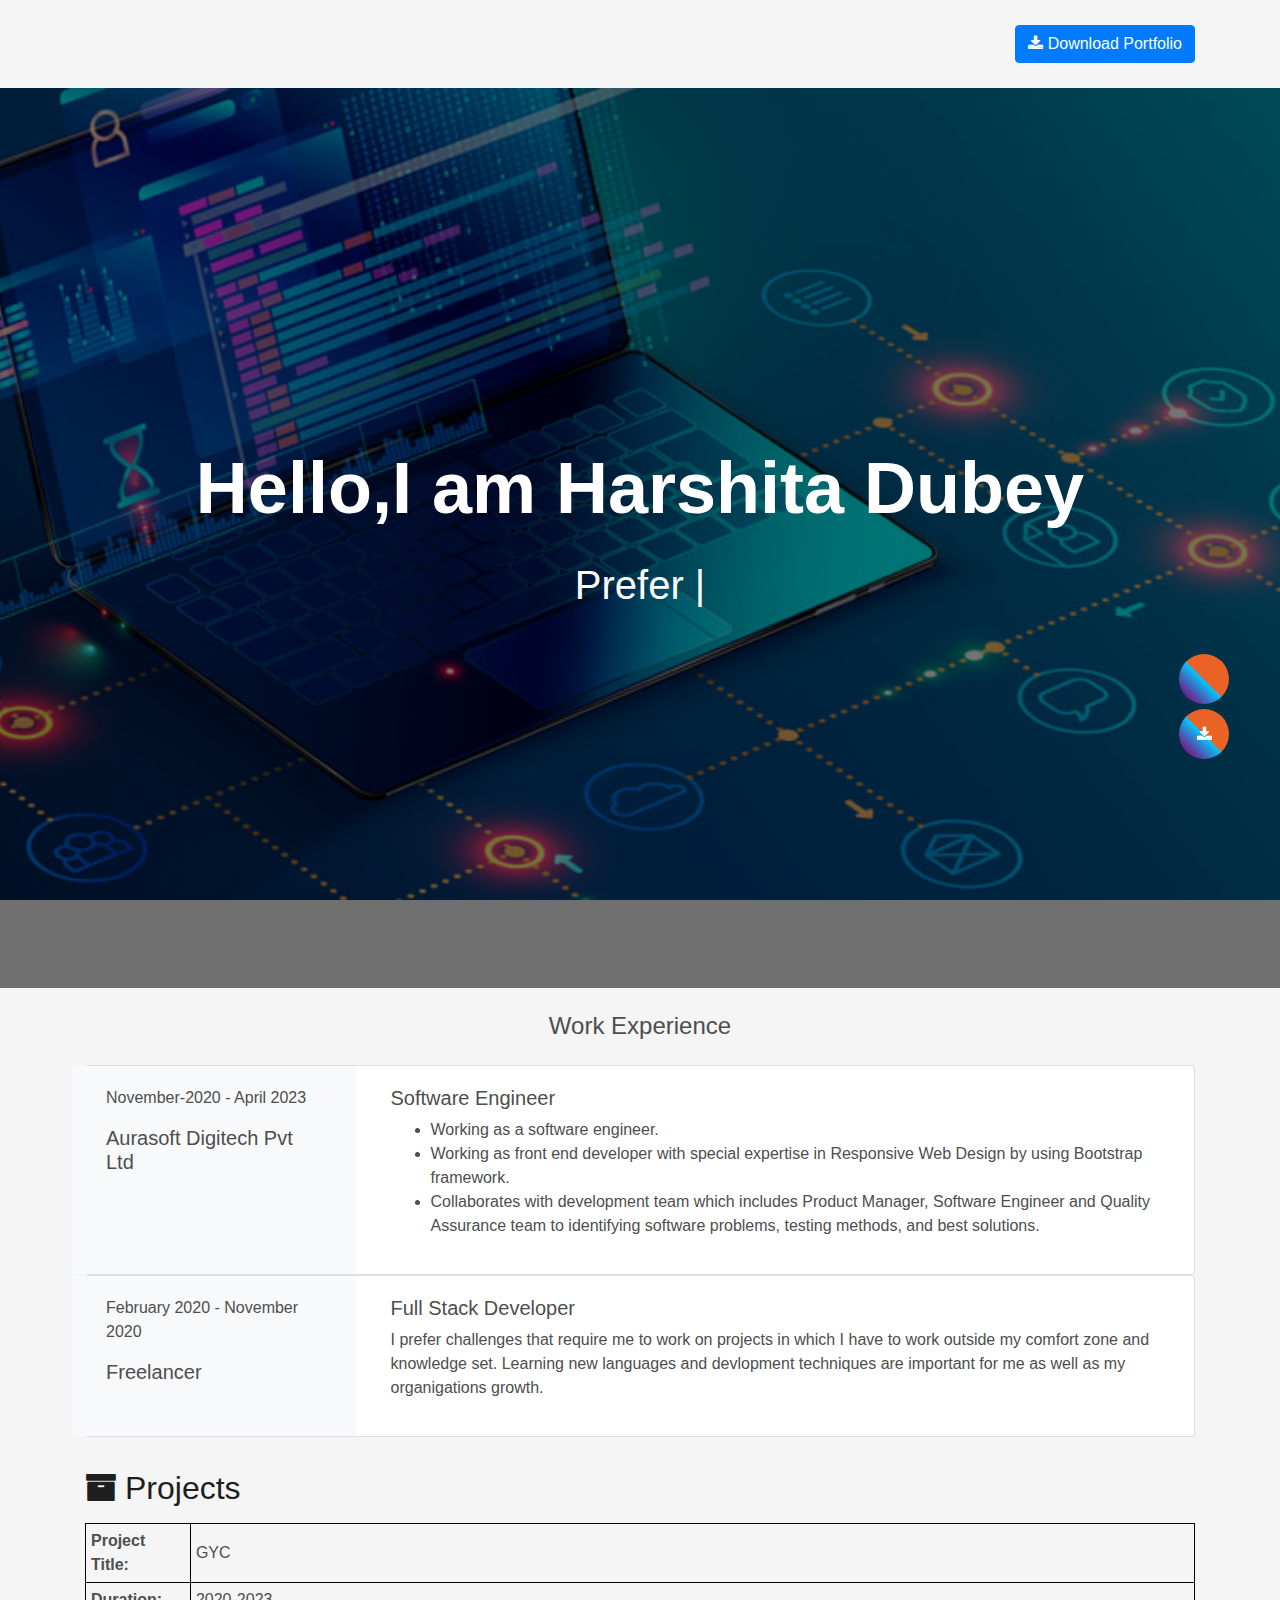
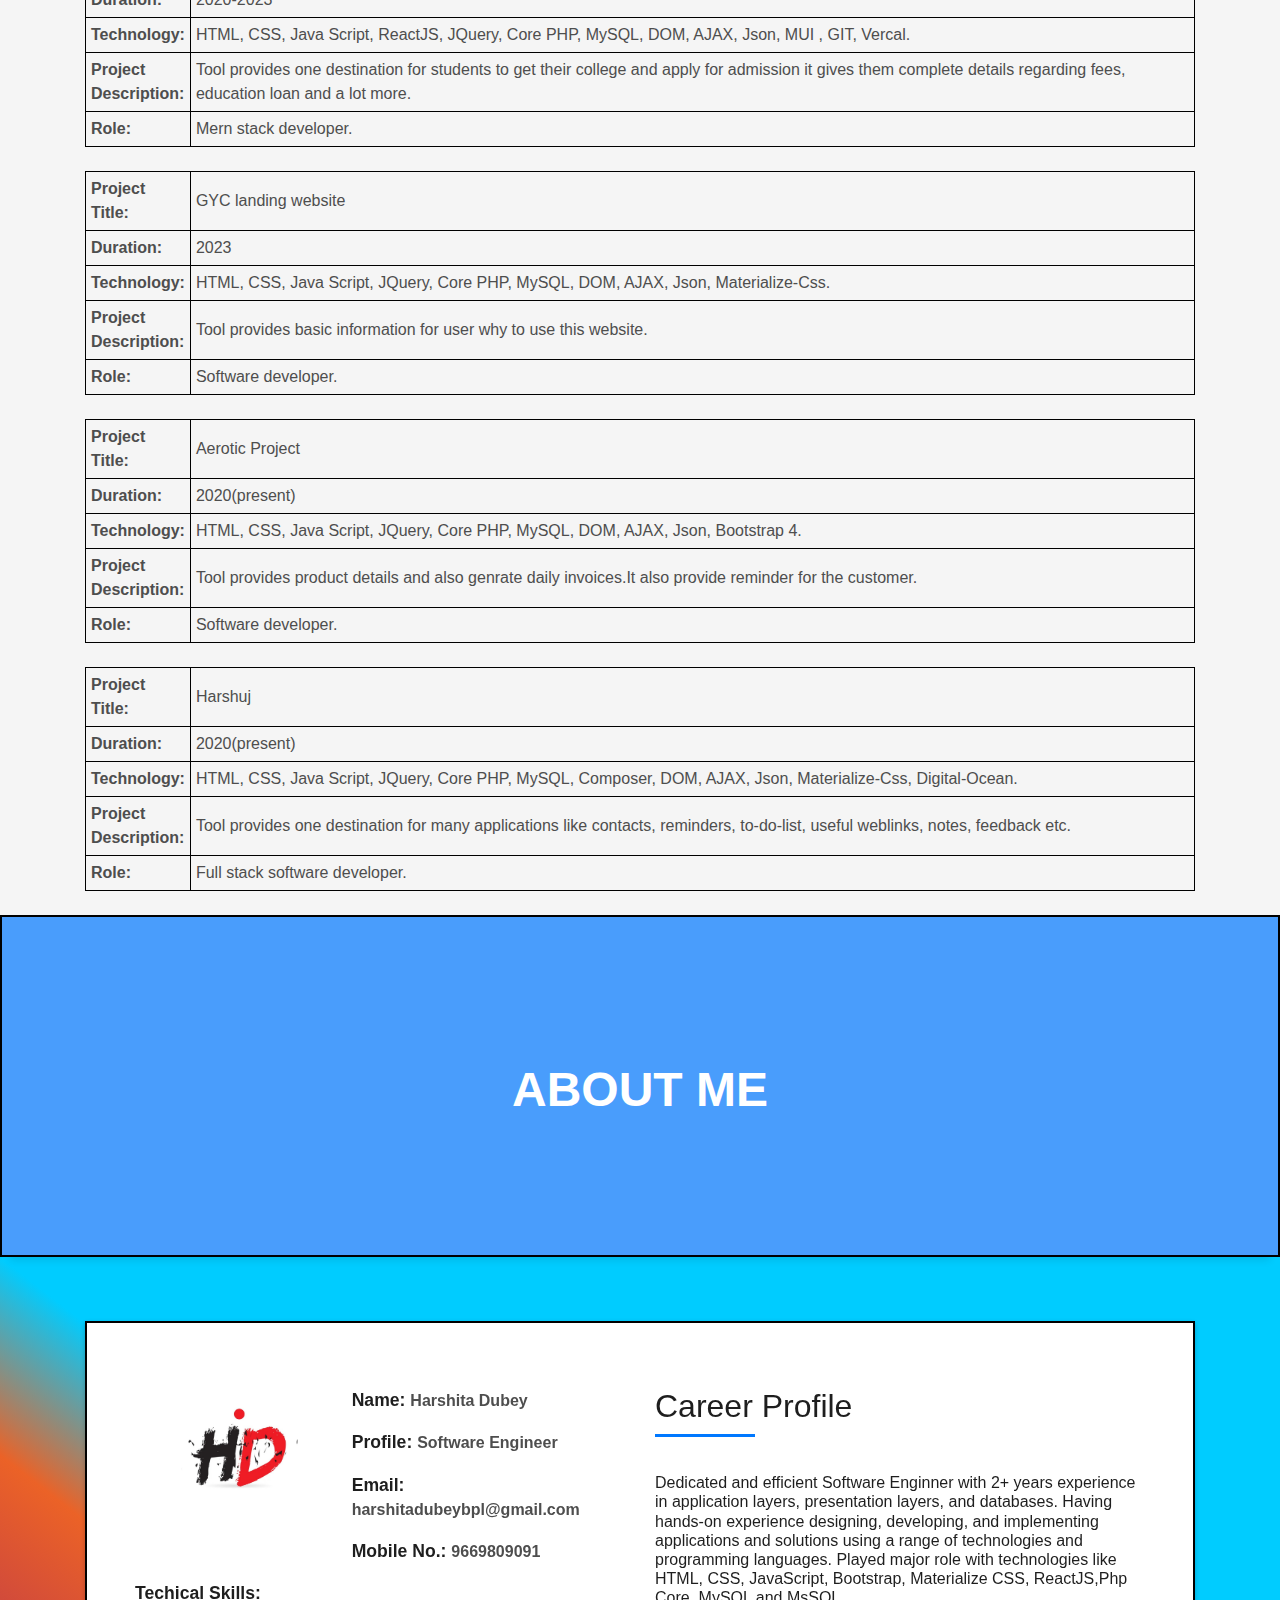
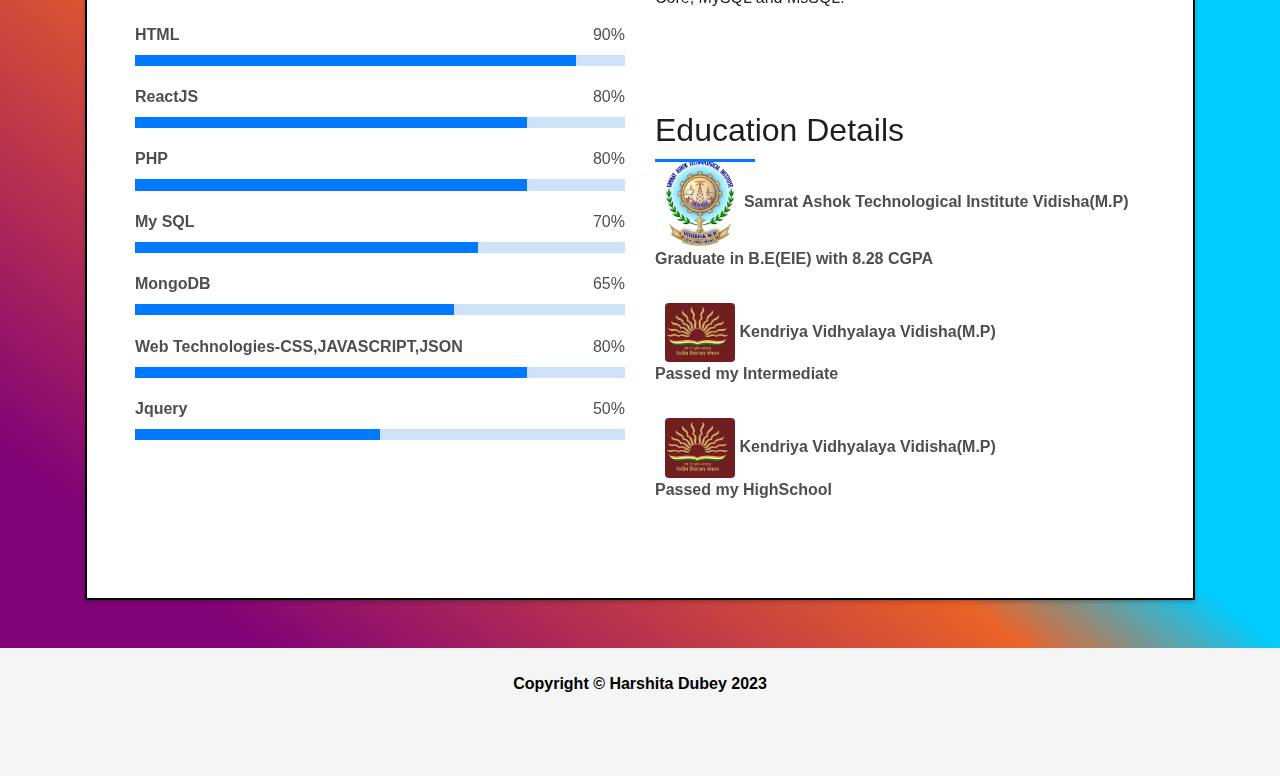
==== commit f75c6220: "technologies added" ====
--- a/index.html
+++ b/index.html
@@ -327,11 +327,16 @@
                 </div>
                 <div class="skill-mf">
                   <p class="title-s">Techical Skills:</p>
-                  <span><b>c</b></span> <span class="pull-right">90%</span>
+                  <span><b>HTML</b></span> <span class="pull-right">90%</span>
                   <div class="progress">
                     <div class="progress-bar" role="progressbar" style="width: 90%;" aria-valuenow="85"
                       aria-valuemin="0" aria-valuemax="100"></div>
                   </div>
+                  <span><b>ReactJS</b></span> <span class="pull-right">80%</span>
+                  <div class="progress">
+                    <div class="progress-bar" role="progressbar" style="width: 80%" aria-valuenow="90" aria-valuemin="0"
+                      aria-valuemax="100"></div>
+                  </div>
                   <span><b>PHP</b></span> <span class="pull-right">80%</span>
                   <div class="progress">
                     <div class="progress-bar" role="progressbar" style="width: 80%" aria-valuenow="50" aria-valuemin="0"
@@ -342,17 +347,17 @@
                     <div class="progress-bar" role="progressbar" style="width: 70%" aria-valuenow="50" aria-valuemin="0"
                       aria-valuemax="100"></div>
                   </div>
-                  <span><b>mssql</b></span> <span class="pull-right">65%</span>
+                  <span><b>MongoDB</b></span> <span class="pull-right">65%</span>
                   <div class="progress">
                     <div class="progress-bar" role="progressbar" style="width: 65%" aria-valuenow="75" aria-valuemin="0"
                       aria-valuemax="100"></div>
                   </div>
-                  <span><b>Web Technologies-HTML,CSS,JAVASCRIPT,JSON</b></span> <span class="pull-right">70%</span>
-                  <div class="progress">
-                    <div class="progress-bar" role="progressbar" style="width: 70%" aria-valuenow="90" aria-valuemin="0"
-                      aria-valuemax="100"></div>
-                  </div>
-                  <span><b>React JS</b></span> <span class="pull-right">50%</span>
+                  <span><b>Web Technologies-CSS,JAVASCRIPT,JSON</b></span> <span class="pull-right">80%</span>
+                  <div class="progress">
+                    <div class="progress-bar" role="progressbar" style="width: 80%" aria-valuenow="90" aria-valuemin="0"
+                      aria-valuemax="100"></div>
+                  </div>
+                  <span><b>Jquery</b></span> <span class="pull-right">50%</span>
                   <div class="progress">
                     <div class="progress-bar" role="progressbar" style="width: 50%" aria-valuenow="90" aria-valuemin="0"
                       aria-valuemax="100"></div>
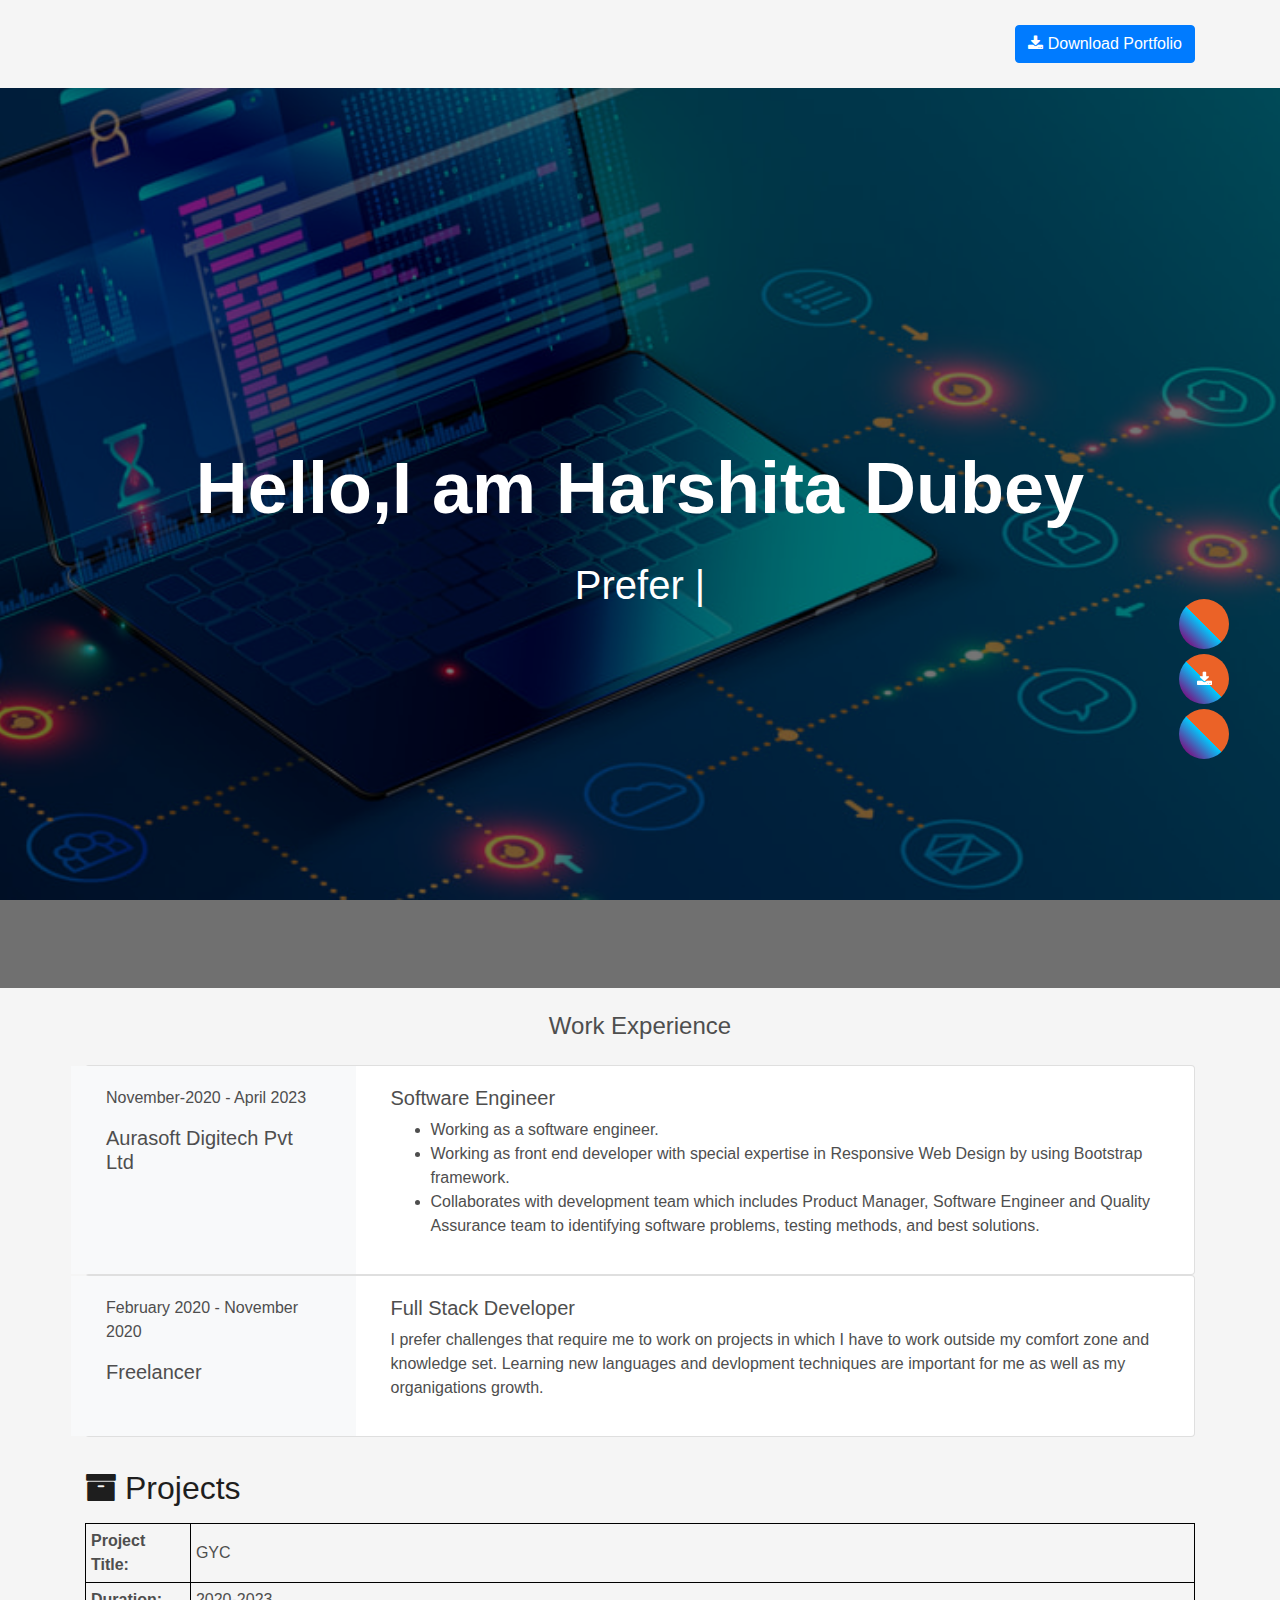
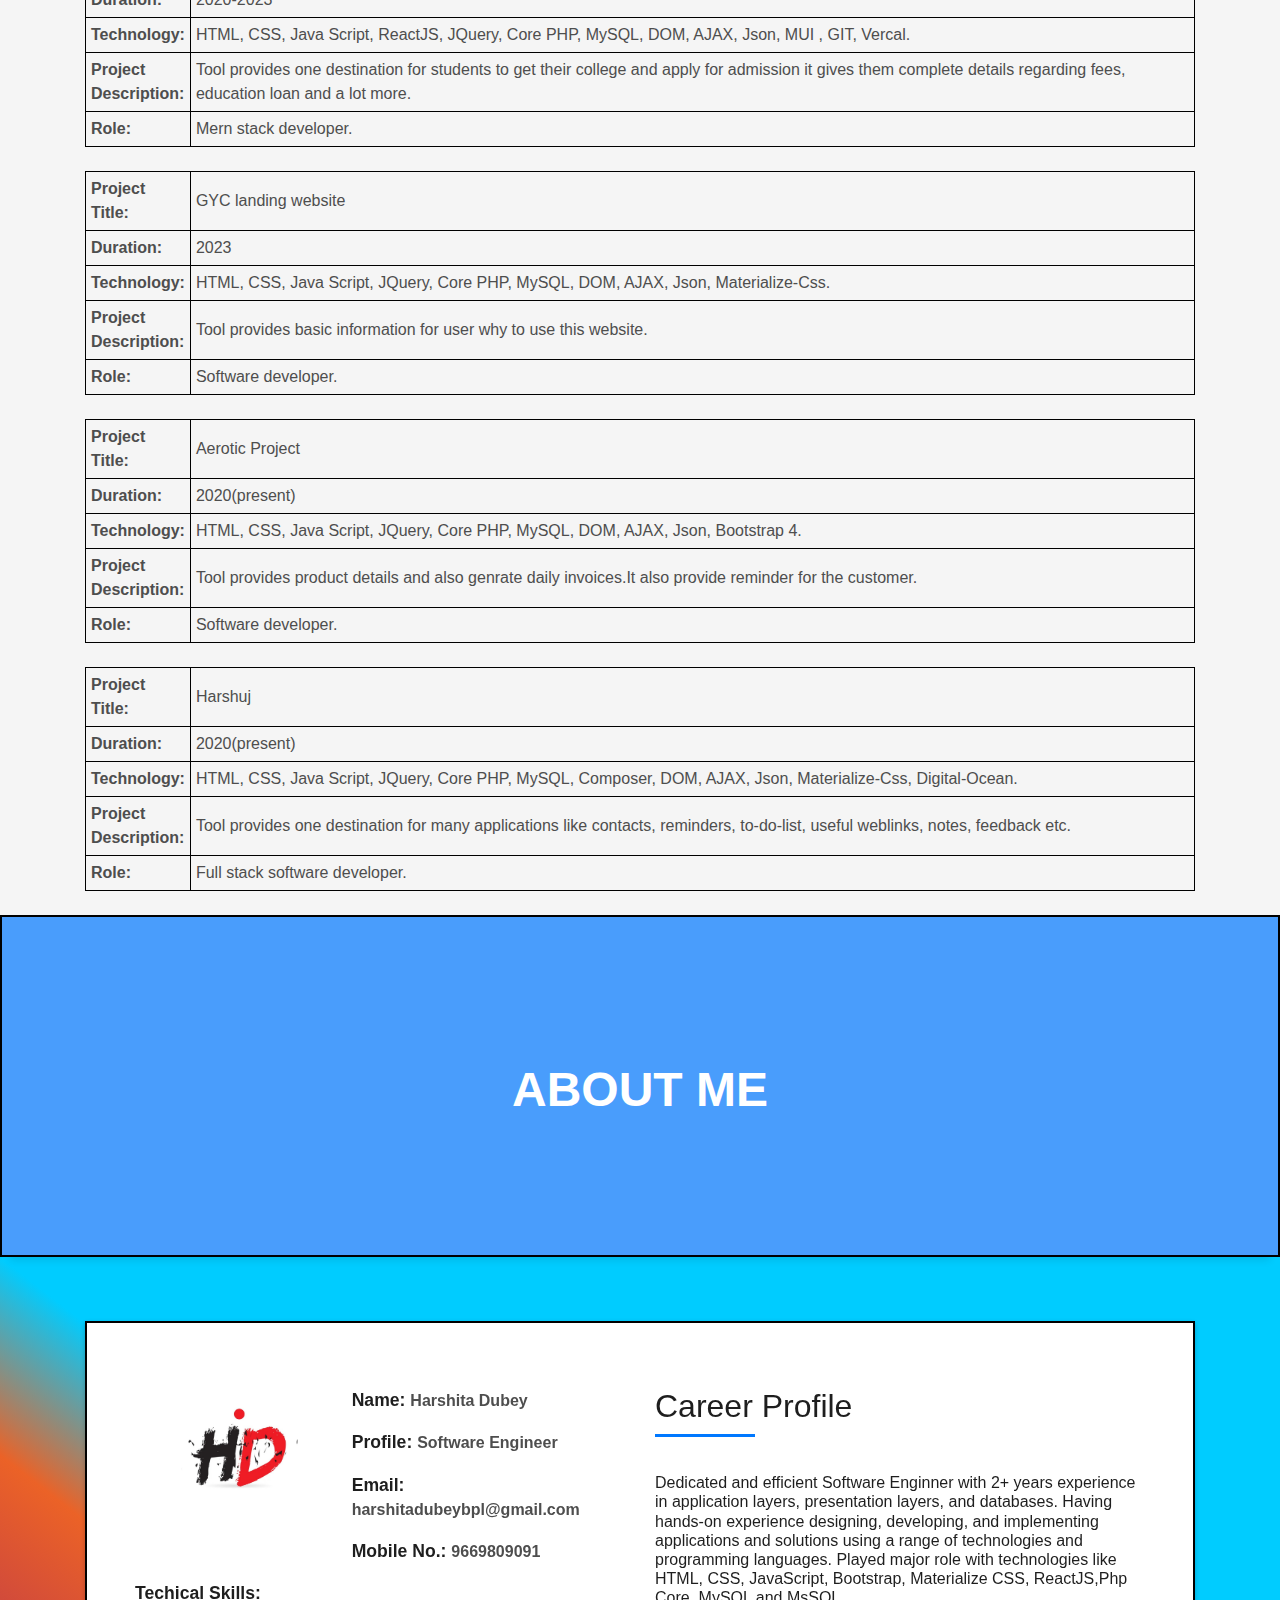
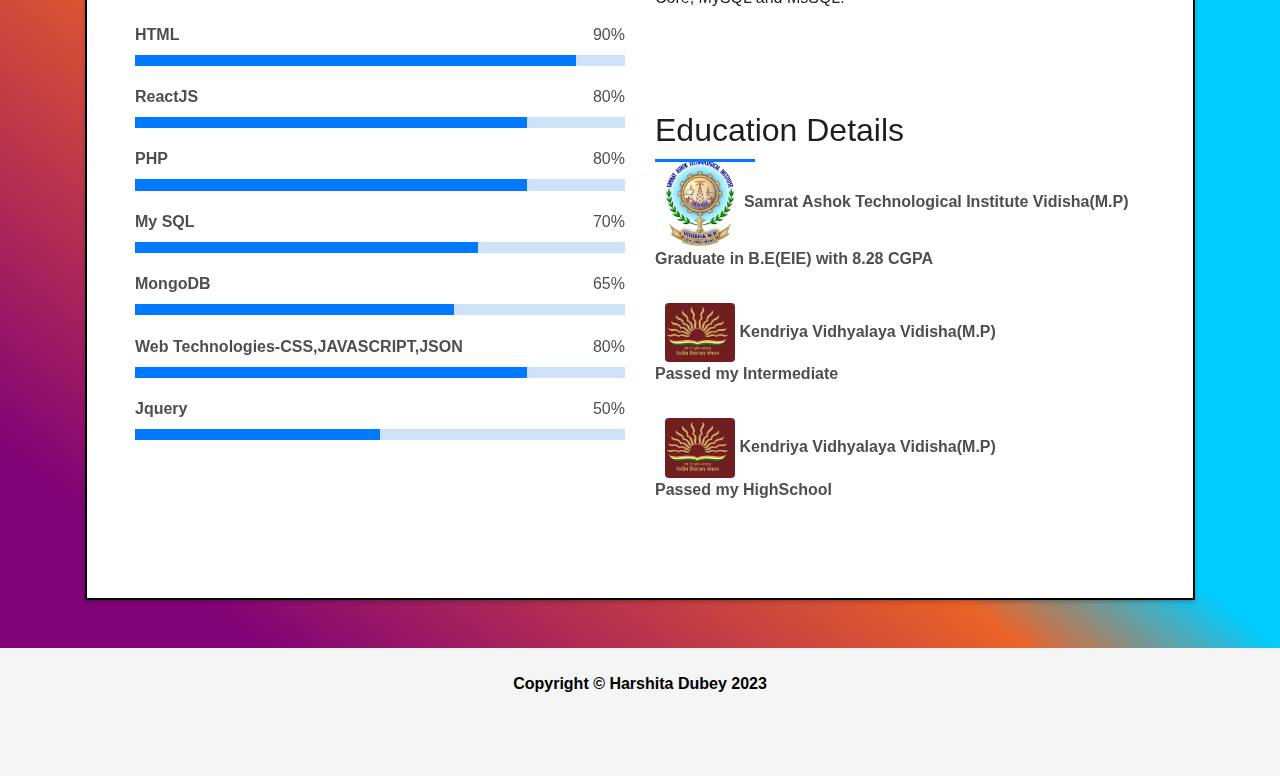
==== commit 2ea5199d: "added linkedIn link" ====
--- a/index.html
+++ b/index.html
@@ -416,6 +416,7 @@
             <span class="tooltiptext">github</span></a>
         </div>
       </li>
+     
       <li>
         <div class="iconbutton">
           <a href="document/Harshita_CV.pdf" data-initialized="true" target="_blank"><i
@@ -423,7 +424,13 @@
             <span class="tooltiptext">download</span></a>
         </div>
       </li>
-
+      <li>
+        <div class="iconbutton">
+          <a href="https://www.linkedin.com/in/harshita-dubey-20b25a207/" data-initialized="true" target="_blank"><i
+              class="fa-brands fa-linkedin faa-ring animated"></i>
+            <span class="tooltiptext">Linkdin</span></a>
+        </div>
+      </li>
       <!-- <li>
         <div class="iconbutton">
         
